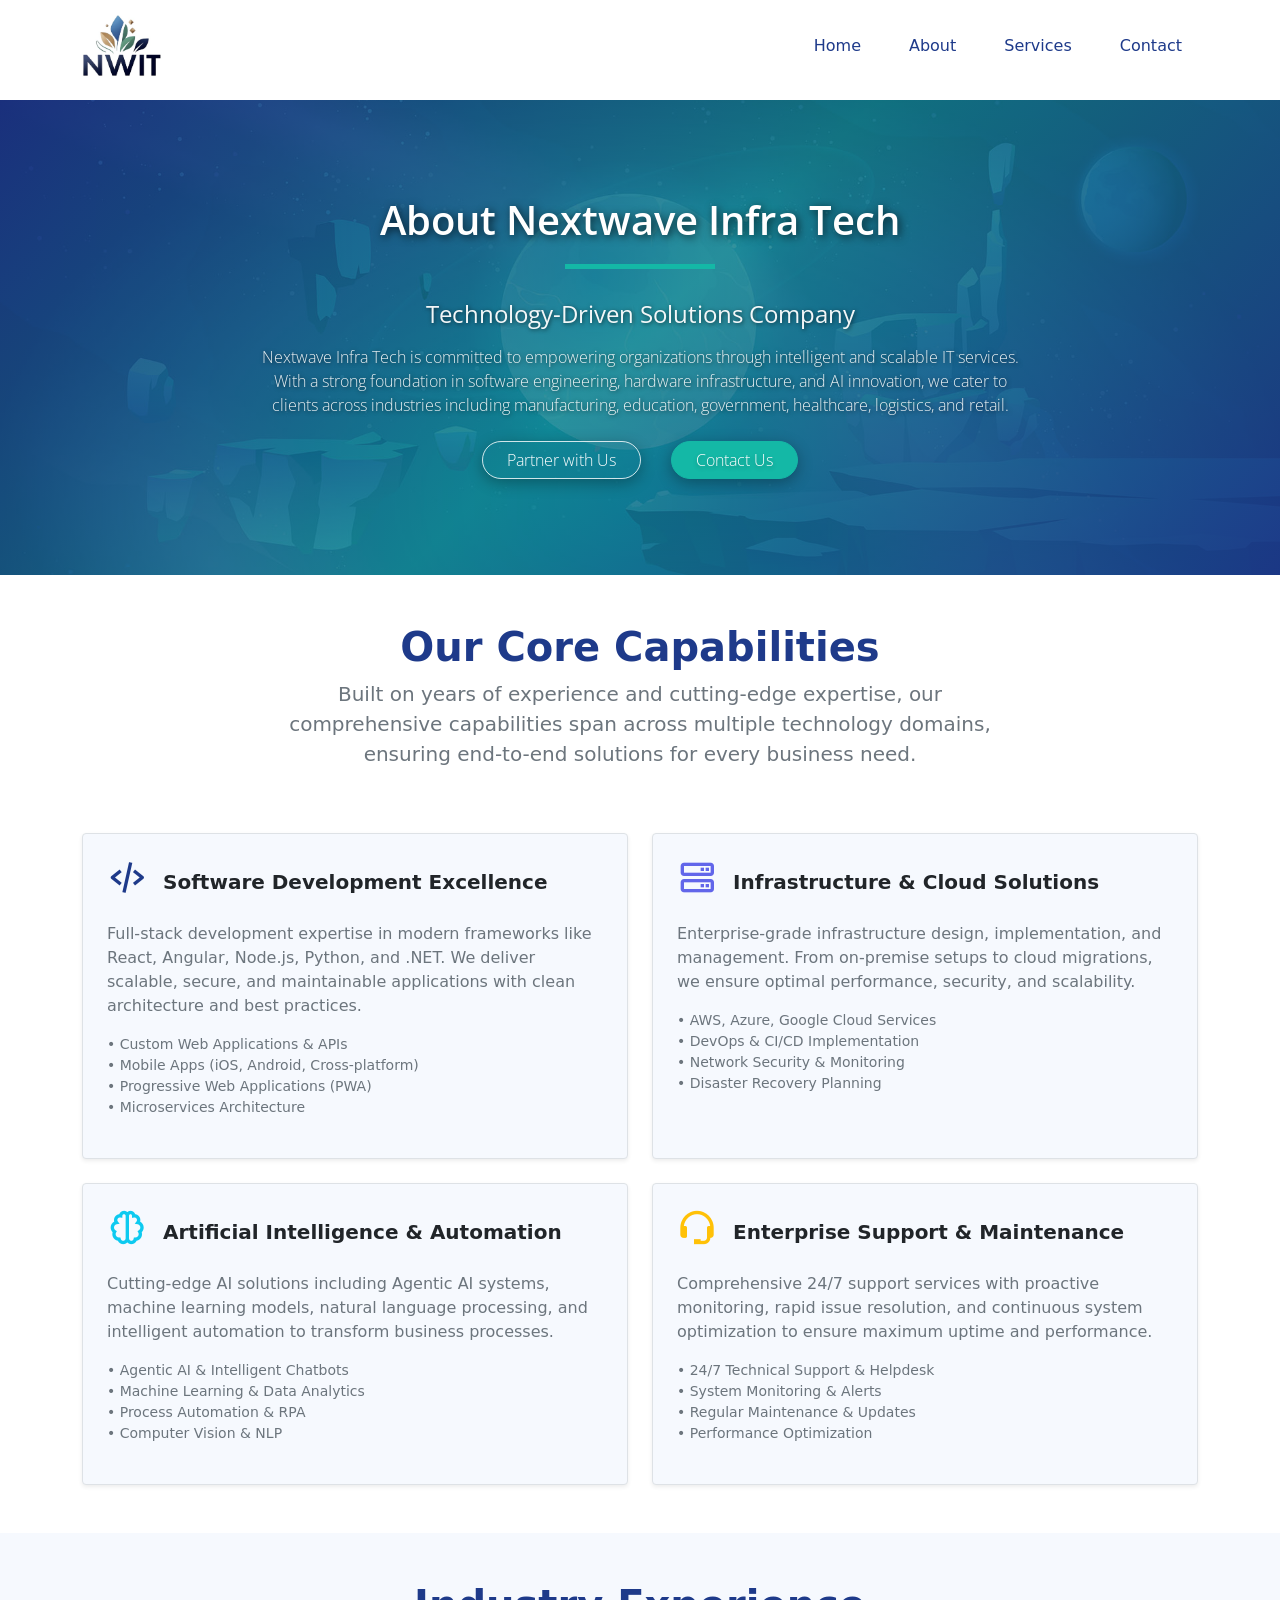
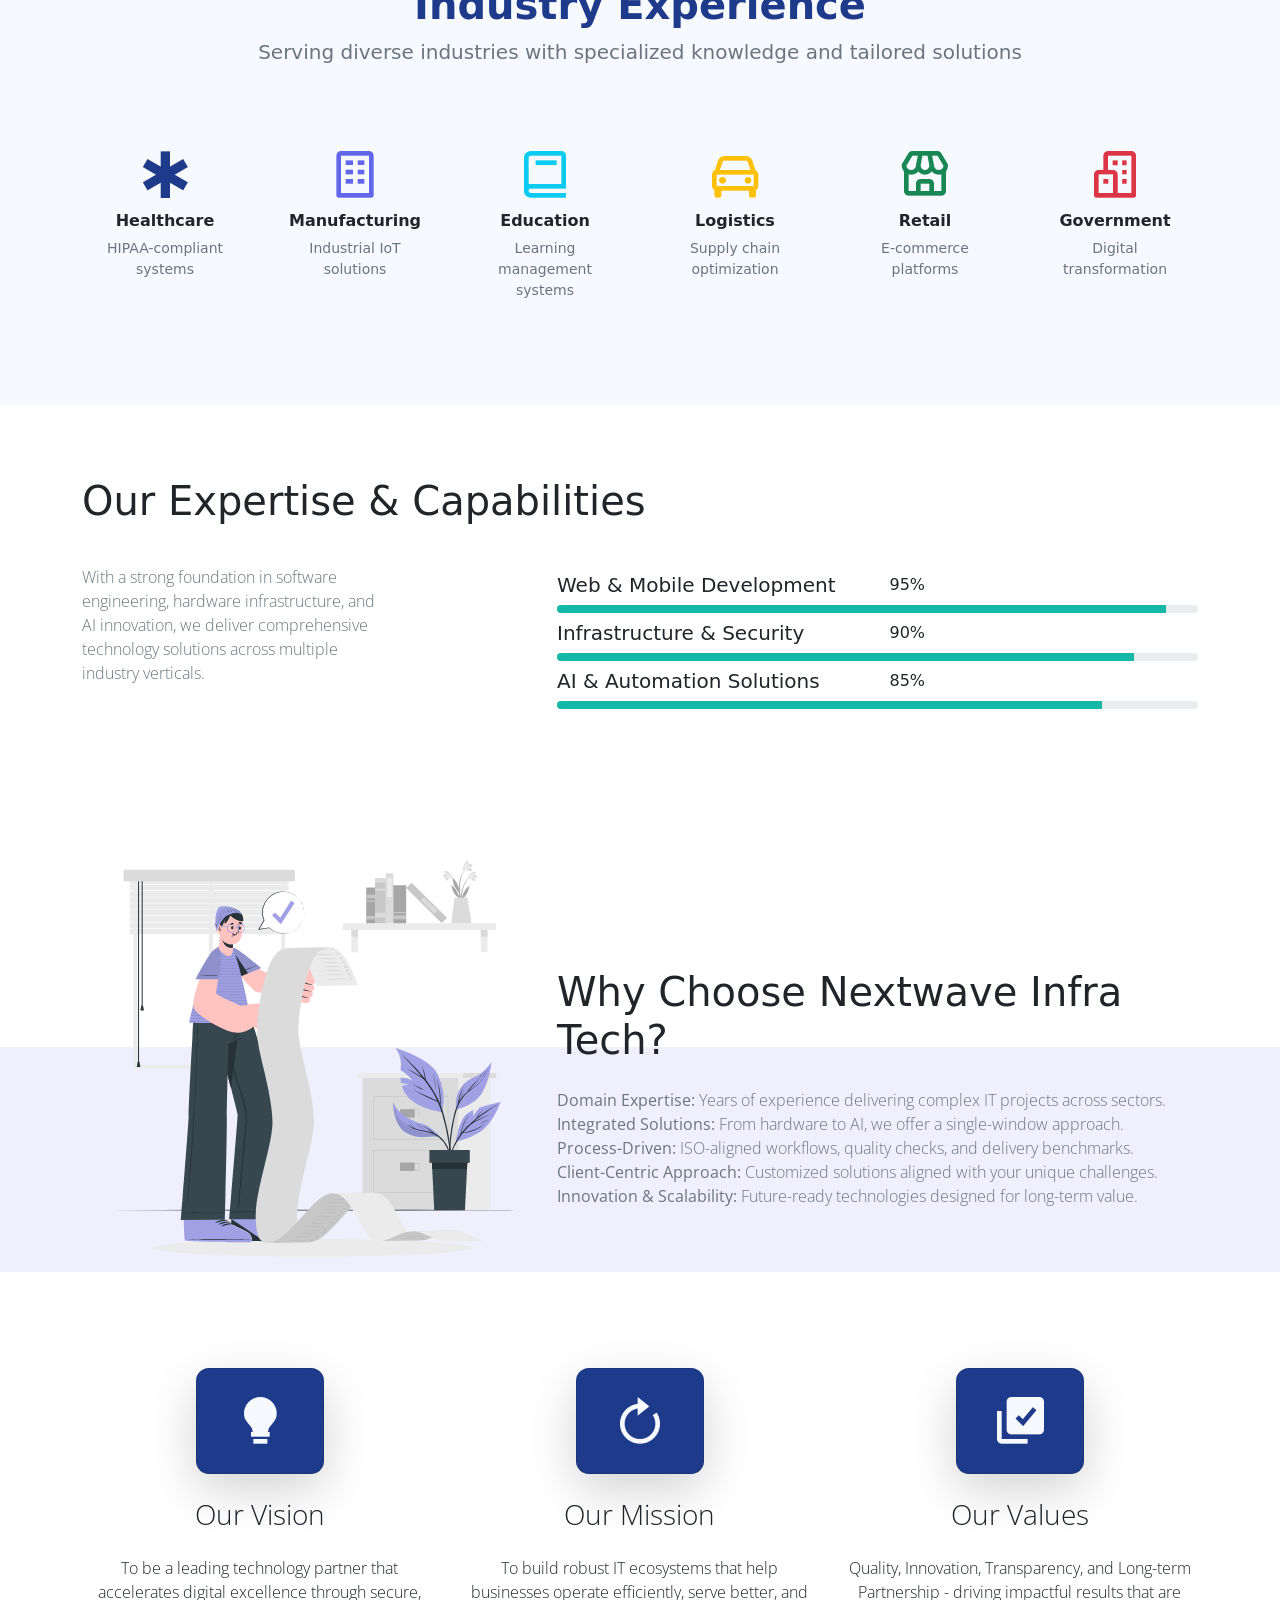
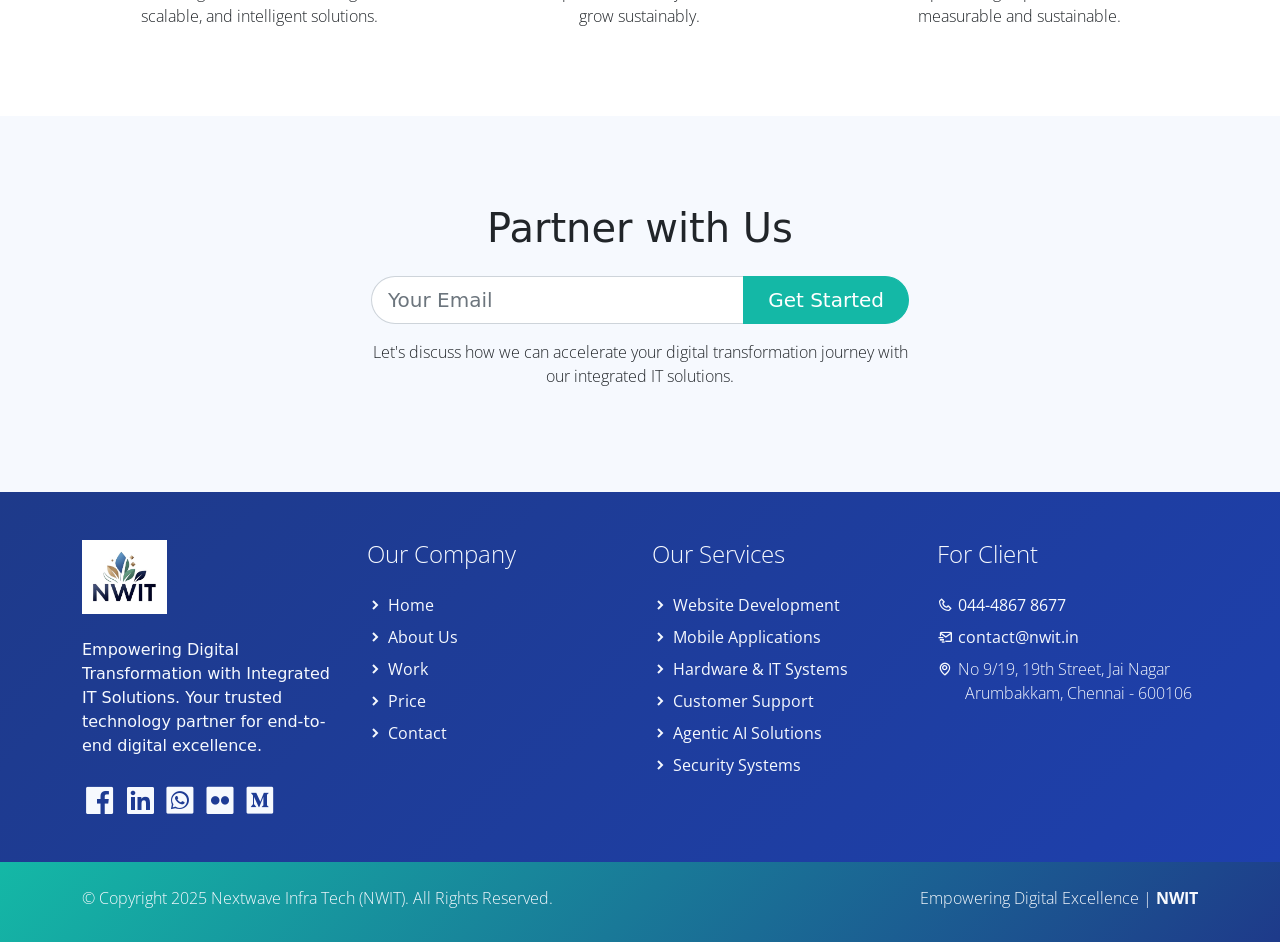
==== about.html @ 3e2494a6 "Add files via upload" ====
<!DOCTYPE html>
<html lang="en">

<head>
    <title>Nextwave Infra Tech - About Us | Who We Are</title>
    <meta charset="utf-8">
    <meta name="viewport" content="width=device-width, initial-scale=1">
    <link rel="apple-touch-icon" href="assets/img/apple-icon.png">
    <link rel="shortcut icon" type="image/x-icon" href="assets/img/favicon.ico">
    <!-- Load Require CSS -->
    <link href="assets/css/bootstrap.min.css" rel="stylesheet">
    <!-- Font CSS -->
    <link href="assets/css/boxicon.min.css" rel="stylesheet">
    <link href="https://fonts.googleapis.com/css2?family=Open+Sans:wght@300;400;600&display=swap" rel="stylesheet">
    <!-- Load Tempalte CSS -->
    <link rel="stylesheet" href="assets/css/nwit-main.css">
    <!-- Custom CSS -->
    <link rel="stylesheet" href="assets/css/custom.css">
<!--
    
Nextwave Infra Tech (NWIT) Website
Smart Information, Seamless Technology

-->
</head>

<body>
    <!-- Header -->
    <nav id="main_nav" class="navbar navbar-expand-lg navbar-light bg-white shadow">
        <div class="container d-flex justify-content-between align-items-center">
            <a class="navbar-brand h1" href="index.html">
                <img src="./assets/img/nwit-logo1.png" alt="NWIT Logo" style="width: 80px; margin-right: 10px;">
            </a>
            <button class="navbar-toggler border-0" type="button" data-bs-toggle="collapse" data-bs-target="#navbar-toggler-success" aria-controls="navbarSupportedContent" aria-expanded="false" aria-label="Toggle navigation">
                <span class="navbar-toggler-icon"></span>
            </button>

            <div class="align-self-center collapse navbar-collapse flex-fill  d-lg-flex justify-content-lg-between" id="navbar-toggler-success">
                <div class="flex-fill mb-2">
                    <ul class="nav navbar-nav d-flex justify-content-end text-center text-dark">
                        <li class="nav-item me-3">
                            <a class="nav-link btn-outline-primary rounded-pill px-3" href="index.html">Home</a>
                        </li>
                        <li class="nav-item me-3">
                            <a class="nav-link btn-outline-primary rounded-pill px-3" href="about.html">About</a>
                        </li>
                        <li class="nav-item me-3">
                            <a class="nav-link btn-outline-primary rounded-pill px-3" href="work.html">Services</a>
                        </li>
                        <li class="nav-item">
                            <a class="nav-link btn-outline-primary rounded-pill px-3" href="contact.html">Contact</a>
                        </li>
                    </ul>
                </div>
            </div>
        </div>
    </nav>
    <!-- Close Header -->


    <!-- Start Banner Hero -->
    <div id="about_banner" class="banner-wrapper bg-light w-100 py-5">
        <div class="banner-vertical-center-work container text-light d-flex justify-content-center align-items-center py-5 p-0">
            <div class="banner-content col-lg-8 col-12 m-lg-auto text-center">
                <h1 class="banner-heading h2 display-3 pb-5 semi-bold-600 typo-space-line-center">About Nextwave Infra Tech</h1>
                <h3 class="h4 pb-2 regular-400">Technology-Driven Solutions Company</h3>
                <p class="banner-body pb-2 light-300">
                    Nextwave Infra Tech is committed to empowering organizations through intelligent and scalable IT services. With a strong foundation in software engineering, hardware infrastructure, and AI innovation, we cater to clients across industries including manufacturing, education, government, healthcare, logistics, and retail.
                </p>
                <a href="contact.html" class="btn rounded-pill btn-outline-light px-4 me-4 light-300">Partner with Us</a>
                <a href="contact.html" class="btn rounded-pill btn-secondary text-light px-4 light-300">Contact Us</a>
            </div>
        </div>
    </div>
    <!-- End Banner Hero -->


    <!-- Start Core Capabilities -->
    <section class="container py-5">
        <div class="row">
            <div class="col-12 text-center mb-5">
                <h2 class="h2 text-primary fw-bold">Our Core Capabilities</h2>
                <p class="lead text-muted col-lg-8 mx-auto">
                    Built on years of experience and cutting-edge expertise, our comprehensive capabilities span across multiple technology domains, ensuring end-to-end solutions for every business need.
                </p>
            </div>
        </div>

        <div class="row gy-4">
            <div class="col-lg-6 col-md-6">
                <div class="capability-card h-100 p-4 border rounded shadow-sm bg-light">
                    <div class="d-flex align-items-center mb-3">
                        <i class='bx bx-code-alt h2 text-primary me-3'></i>
                        <h4 class="h5 mb-0 fw-bold">Software Development Excellence</h4>
                    </div>
                    <p class="text-muted">
                        Full-stack development expertise in modern frameworks like React, Angular, Node.js, Python, and .NET. 
                        We deliver scalable, secure, and maintainable applications with clean architecture and best practices.
                    </p>
                    <ul class="list-unstyled small text-muted">
                        <li>• Custom Web Applications & APIs</li>
                        <li>• Mobile Apps (iOS, Android, Cross-platform)</li>
                        <li>• Progressive Web Applications (PWA)</li>
                        <li>• Microservices Architecture</li>
                    </ul>
                </div>
            </div>

            <div class="col-lg-6 col-md-6">
                <div class="capability-card h-100 p-4 border rounded shadow-sm bg-light">
                    <div class="d-flex align-items-center mb-3">
                        <i class='bx bx-server h2 text-secondary me-3'></i>
                        <h4 class="h5 mb-0 fw-bold">Infrastructure & Cloud Solutions</h4>
                    </div>
                    <p class="text-muted">
                        Enterprise-grade infrastructure design, implementation, and management. From on-premise setups to 
                        cloud migrations, we ensure optimal performance, security, and scalability.
                    </p>
                    <ul class="list-unstyled small text-muted">
                        <li>• AWS, Azure, Google Cloud Services</li>
                        <li>• DevOps & CI/CD Implementation</li>
                        <li>• Network Security & Monitoring</li>
                        <li>• Disaster Recovery Planning</li>
                    </ul>
                </div>
            </div>

            <div class="col-lg-6 col-md-6">
                <div class="capability-card h-100 p-4 border rounded shadow-sm bg-light">
                    <div class="d-flex align-items-center mb-3">
                        <i class='bx bx-brain h2 text-info me-3'></i>
                        <h4 class="h5 mb-0 fw-bold">Artificial Intelligence & Automation</h4>
                    </div>
                    <p class="text-muted">
                        Cutting-edge AI solutions including Agentic AI systems, machine learning models, natural language 
                        processing, and intelligent automation to transform business processes.
                    </p>
                    <ul class="list-unstyled small text-muted">
                        <li>• Agentic AI & Intelligent Chatbots</li>
                        <li>• Machine Learning & Data Analytics</li>
                        <li>• Process Automation & RPA</li>
                        <li>• Computer Vision & NLP</li>
                    </ul>
                </div>
            </div>

            <div class="col-lg-6 col-md-6">
                <div class="capability-card h-100 p-4 border rounded shadow-sm bg-light">
                    <div class="d-flex align-items-center mb-3">
                        <i class='bx bx-support h2 text-warning me-3'></i>
                        <h4 class="h5 mb-0 fw-bold">Enterprise Support & Maintenance</h4>
                    </div>
                    <p class="text-muted">
                        Comprehensive 24/7 support services with proactive monitoring, rapid issue resolution, and 
                        continuous system optimization to ensure maximum uptime and performance.
                    </p>
                    <ul class="list-unstyled small text-muted">
                        <li>• 24/7 Technical Support & Helpdesk</li>
                        <li>• System Monitoring & Alerts</li>
                        <li>• Regular Maintenance & Updates</li>
                        <li>• Performance Optimization</li>
                    </ul>
                </div>
            </div>
        </div>
    </section>
    <!-- End Core Capabilities -->

    <!-- Start Industry Experience -->
    <section class="bg-light py-5">
        <div class="container">
            <div class="row">
                <div class="col-12 text-center mb-5">
                    <h2 class="h2 text-primary fw-bold">Industry Experience</h2>
                    <p class="lead text-muted">
                        Serving diverse industries with specialized knowledge and tailored solutions
                    </p>
                </div>
            </div>
            
            <div class="row text-center">
                <div class="col-lg-2 col-md-4 col-6 mb-4">
                    <div class="industry-item p-3">
                        <i class='bx bx-health display-4 text-primary mb-2'></i>
                        <h6 class="fw-bold">Healthcare</h6>
                        <p class="small text-muted">HIPAA-compliant systems</p>
                    </div>
                </div>
                <div class="col-lg-2 col-md-4 col-6 mb-4">
                    <div class="industry-item p-3">
                        <i class='bx bx-building display-4 text-secondary mb-2'></i>
                        <h6 class="fw-bold">Manufacturing</h6>
                        <p class="small text-muted">Industrial IoT solutions</p>
                    </div>
                </div>
                <div class="col-lg-2 col-md-4 col-6 mb-4">
                    <div class="industry-item p-3">
                        <i class='bx bx-book display-4 text-info mb-2'></i>
                        <h6 class="fw-bold">Education</h6>
                        <p class="small text-muted">Learning management systems</p>
                    </div>
                </div>
                <div class="col-lg-2 col-md-4 col-6 mb-4">
                    <div class="industry-item p-3">
                        <i class='bx bx-car display-4 text-warning mb-2'></i>
                        <h6 class="fw-bold">Logistics</h6>
                        <p class="small text-muted">Supply chain optimization</p>
                    </div>
                </div>
                <div class="col-lg-2 col-md-4 col-6 mb-4">
                    <div class="industry-item p-3">
                        <i class='bx bx-store display-4 text-success mb-2'></i>
                        <h6 class="fw-bold">Retail</h6>
                        <p class="small text-muted">E-commerce platforms</p>
                    </div>
                </div>
                <div class="col-lg-2 col-md-4 col-6 mb-4">
                    <div class="industry-item p-3">
                        <i class='bx bx-buildings display-4 text-danger mb-2'></i>
                        <h6 class="fw-bold">Government</h6>
                        <p class="small text-muted">Digital transformation</p>
                    </div>
                </div>
            </div>
        </div>
    </section>
    <!-- End Industry Experience -->

    <!-- Start Progress -->
    <section class="bg-white py-5">
        <div class="container my-4">

            <h1 class="creative-heading h2 pb-3">Our Expertise & Capabilities</h1>

            <div class="creative-content row py-3">
                <div class="col-md-5">
                    <p class="text-muted col-lg-8 light-300">With a strong foundation in software engineering, hardware infrastructure, and AI innovation, we deliver comprehensive technology solutions across multiple industry verticals.
                    </p>
                </div>
                <div class="creative-progress col-md-7">

                    <div class="row mt-4 mt-sm-2">
                        <div class="col-6">
                            <h4 class="h5">Web & Mobile Development</h4>
                        </div>
                        <div class="col-6 text-right">95%</div>
                    </div>
                    <div class="progress">
                        <div class="progress-bar" role="progressbar" style="width: 95%" aria-valuenow="95" aria-valuemin="0" aria-valuemax="100"></div>
                    </div>

                    <div class="row mt-4 mt-sm-2">
                        <div class="col-6">
                            <h4 class="h5">Infrastructure & Security</h4>
                        </div>
                        <div class="col-6 text-right">90%</div>
                    </div>
                    <div class="progress">
                        <div class="progress-bar" role="progressbar" style="width: 90%" aria-valuenow="90" aria-valuemin="0" aria-valuemax="100"></div>
                    </div>


                    <div class="row mt-4 mt-sm-2">
                        <div class="col-6">
                            <h4 class="h5">AI & Automation Solutions</h4>
                        </div>
                        <div class="col-6 text-right">85%</div>
                    </div>
                    <div class="progress">
                        <div class="progress-bar" role="progressbar" style="width: 85%" aria-valuenow="85" aria-valuemin="0" aria-valuemax="100"></div>
                    </div>

                </div>
            </div>
        </div>
    </section>
    <!-- End Progress -->

    <!-- Start Choice -->
    <section class="why-us banner-bg bg-light">
        <div class="container my-4">
            <div class="row">
                <div class="banner-img col-lg-5">
                    <img src="./assets/img/work.svg" class="rounded img-fluid" alt="">
                </div>
                <div class="banner-content col-lg-7 align-self-end">
                    <h2 class="h2 pb-3">Why Choose Nextwave Infra Tech?</h2>
                    <p class="text-muted pb-5 light-300">
                    <strong>Domain Expertise:</strong> Years of experience delivering complex IT projects across sectors.<br>
                    <strong>Integrated Solutions:</strong> From hardware to AI, we offer a single-window approach.<br>
                    <strong>Process-Driven:</strong> ISO-aligned workflows, quality checks, and delivery benchmarks.<br>
                    <strong>Client-Centric Approach:</strong> Customized solutions aligned with your unique challenges.<br>
                    <strong>Innovation & Scalability:</strong> Future-ready technologies designed for long-term value.</p>
                </div>
            </div>
        </div>
    </section>
    <!-- End Choice -->

    <!-- Start Aim -->
    <section class="banner-bg bg-white py-5">
        <div class="container my-4">
            <div class="row text-center">

                <div class="objective col-lg-4">
                    <div class="objective-icon card m-auto py-4 mb-2 mb-sm-4 bg-secondary shadow-lg">
                        <i class="display-4 bx bxs-bulb text-light"></i>
                    </div>
                    <h2 class="objective-heading h3 mb-2 mb-sm-4 light-300">Our Vision</h2>
                    <p class="light-300">
                        To be a leading technology partner that accelerates digital excellence through secure, scalable, and intelligent solutions.
                    </p>
                </div>

                <div class="objective col-lg-4 mt-sm-0 mt-4">
                    <div class="objective-icon card m-auto py-4 mb-2 mb-sm-4 bg-secondary shadow-lg">
                        <i class='display-4 bx bx-revision text-light'></i>
                    </div>
                    <h2 class="objective-heading h3 mb-2 mb-sm-4 light-300">Our Mission</h2>
                    <p class="light-300">
                        To build robust IT ecosystems that help businesses operate efficiently, serve better, and grow sustainably.
                    </p>
                </div>

                <div class="objective col-lg-4 mt-sm-0 mt-4">
                    <div class="objective-icon card m-auto py-4 mb-2 mb-sm-4 bg-secondary shadow-lg">
                        <i class="display-4 bx bxs-select-multiple text-light"></i>
                    </div>
                    <h2 class="objective-heading h3 mb-2 mb-sm-4 light-300">Our Values</h2>
                    <p class="light-300">
                        Quality, Innovation, Transparency, and Long-term Partnership - driving impactful results that are measurable and sustainable.
                    </p>
                </div>

            </div>
        </div>
    </section>
    <!-- End Aim -->

    <!-- Start Contact -->
    <section class="banner-bg bg-light py-5">
        <div class="container">
            <div class="row">
                <div class="col-lg-6 mx-auto my-4 p-3">
                    <form action="#" method="get"><h1 class="h2 text-center">Partner with Us</h1>
                    <div class="input-group py-3">
                    
                        <input name="email" type="text" class="form-control form-control-lg rounded-pill rounded-end" id="email" placeholder="Your Email" aria-label="Your Email">
                        <button class="btn btn-secondary text-white btn-lg rounded-pill rounded-start px-lg-4" type="submit">Get Started</button>
                    </div>
                    <p class="text-center light-300">Let's discuss how we can accelerate your digital transformation journey with our integrated IT solutions.</p>
                    </form>
                </div>
            </div>
        </div>
    </section>
    <!-- End Contact -->


    <!-- Start Footer -->
    <footer class="bg-secondary pt-4">
        <div class="container">
            <div class="row py-4">

                <div class="col-lg-3 col-12 align-left">
                    <a class="navbar-brand" href="index.html">
                        <img src="./assets/img/nwit-logo1.png" alt="NWIT Logo" style="width: 85px; padding: 10px;background:#fff;">
                    </a>
                    <p class="text-light my-lg-4 my-2">
                        Empowering Digital Transformation with Integrated IT Solutions.
                        Your trusted technology partner for end-to-end digital excellence.
                    </p>
                    <ul class="list-inline footer-icons light-300">
                        <li class="list-inline-item m-0">
                            <a class="text-light" target="_blank" href="http://facebook.com/">
                                <i class='bx bxl-facebook-square bx-md'></i>
                            </a>
                        </li>
                        <li class="list-inline-item m-0">
                            <a class="text-light" target="_blank" href="https://www.linkedin.com/">
                                <i class='bx bxl-linkedin-square bx-md'></i>
                            </a>
                        </li>
                        <li class="list-inline-item m-0">
                            <a class="text-light" target="_blank" href="https://www.whatsapp.com/">
                                <i class='bx bxl-whatsapp-square bx-md'></i>
                            </a>
                        </li>
                        <li class="list-inline-item m-0">
                            <a class="text-light" target="_blank" href="https://www.flickr.com/">
                                <i class='bx bxl-flickr-square bx-md'></i>
                            </a>
                        </li>
                        <li class="list-inline-item m-0">
                            <a class="text-light" target="_blank" href="https://www.medium.com/">
                                <i class='bx bxl-medium-square bx-md' ></i>
                            </a>
                        </li>
                    </ul>
                </div>

                <div class="col-lg-3 col-md-4 my-sm-0 mt-4">
                    <h3 class="h4 pb-lg-3 text-light light-300">Our Company</h2>
                        <ul class="list-unstyled text-light light-300">
                            <li class="pb-2">
                                <i class='bx-fw bx bxs-chevron-right bx-xs'></i><a class="text-decoration-none text-light" href="index.html">Home</a>
                            </li>
                            <li class="pb-2">
                                <i class='bx-fw bx bxs-chevron-right bx-xs'></i><a class="text-decoration-none text-light py-1" href="about.html">About Us</a>
                            </li>
                            <li class="pb-2">
                                <i class='bx-fw bx bxs-chevron-right bx-xs'></i><a class="text-decoration-none text-light py-1" href="work.html">Work</a>
                            </li>
                            <li class="pb-2">
                                <i class='bx-fw bx bxs-chevron-right bx-xs'></i></i><a class="text-decoration-none text-light py-1" href="pricing.html">Price</a>
                            </li>
                            <li class="pb-2">
                                <i class='bx-fw bx bxs-chevron-right bx-xs'></i><a class="text-decoration-none text-light py-1" href="contact.html">Contact</a>
                            </li>
                        </ul>
                </div>

                <div class="col-lg-3 col-md-4 my-sm-0 mt-4">
                    <h2 class="h4 pb-lg-3 text-light light-300">Our Services</h2>
                    <ul class="list-unstyled text-light light-300">
                        <li class="pb-2">
                            <i class='bx-fw bx bxs-chevron-right bx-xs'></i><a class="text-decoration-none text-light py-1" href="#">Website Development</a>
                        </li>
                        <li class="pb-2">
                            <i class='bx-fw bx bxs-chevron-right bx-xs'></i><a class="text-decoration-none text-light py-1" href="#">Mobile Applications</a>
                        </li>
                        <li class="pb-2">
                            <i class='bx-fw bx bxs-chevron-right bx-xs'></i><a class="text-decoration-none text-light py-1" href="#">Hardware & IT Systems</a>
                        </li>
                        <li class="pb-2">
                            <i class='bx-fw bx bxs-chevron-right bx-xs'></i><a class="text-decoration-none text-light py-1" href="#">Customer Support</a>
                        </li>
                        <li class="pb-2">
                            <i class='bx-fw bx bxs-chevron-right bx-xs'></i><a class="text-decoration-none text-light py-1" href="#">Agentic AI Solutions</a>
                        </li>
                        <li class="pb-2">
                            <i class='bx-fw bx bxs-chevron-right bx-xs'></i><a class="text-decoration-none text-light py-1" href="#">Security Systems</a>
                        </li>
                    </ul>
                </div>

                <div class="col-lg-3 col-md-4 my-sm-0 mt-4">
                    <h2 class="h4 pb-lg-3 text-light light-300">For Client</h2>
                    <ul class="list-unstyled text-light light-300">
                        <li class="pb-2">
                            <i class='bx-fw bx bx-phone bx-xs'></i><a class="text-decoration-none text-light py-1" href="tel:044-48678677">044-4867 8677</a>
                        </li>
                        <li class="pb-2">
                            <i class='bx-fw bx bx-mail-send bx-xs'></i><a class="text-decoration-none text-light py-1" href="mailto:contact@nwit.in">contact@nwit.in</a>
                        </li>
                        <li class="pb-2">
                            <i class='bx-fw bx bx-map bx-xs'></i><span class="text-light py-1">No 9/19, 19th Street, Jai Nagar<br>&nbsp;&nbsp;&nbsp;&nbsp;&nbsp;&nbsp;&nbsp;Arumbakkam, Chennai - 600106</span>
                        </li>
                    </ul>
                </div>

            </div>
        </div>

        <div class="w-100 bg-primary py-3">
            <div class="container">
                <div class="row pt-2">
                    <div class="col-lg-6 col-sm-12">
                        <p class="text-lg-start text-center text-light light-300">
                            © Copyright 2025 Nextwave Infra Tech (NWIT). All Rights Reserved.
                        </p>
                    </div>
                    <div class="col-lg-6 col-sm-12">
                        <p class="text-lg-end text-center text-light light-300">
                            Empowering Digital Excellence | <a class="text-decoration-none text-light" href="#"><strong>NWIT</strong></a>
                        </p>
                    </div>
                </div>
            </div>
        </div>

    </footer>
    <!-- End Footer -->


    <!-- Bootstrap -->
    <script src="assets/js/bootstrap.bundle.min.js"></script>
    <!-- NWIT Scripts -->
    <script src="assets/js/nwit-scripts.js"></script>
    <!-- Custom -->
    <script src="assets/js/custom.js"></script>

</body>

</html>
---- assets/css/boxicon.min.css ----
@font-face{font-family:'boxicons';font-weight:normal;font-style:normal;src:url('../fonts/boxicons.eot');src:url('../fonts/boxicons.eot') format('embedded-opentype'),url('../fonts/boxicons.woff2') format('woff2'),url('../fonts/boxicons.woff') format('woff'),url('../fonts/boxicons.ttf') format('truetype'),url('../fonts/boxicons.svg?#boxicons') format('svg')}.bx{font-family:'boxicons'!important;font-weight:normal;font-style:normal;font-variant:normal;line-height:1;display:inline-block;text-transform:none;speak:none;-webkit-font-smoothing:antialiased;-moz-osx-font-smoothing:grayscale}.bx-ul{margin-left:2em;padding-left:0;list-style:none}.bx-ul>li{position:relative}.bx-ul .bx{font-size:inherit;line-height:inherit;position:absolute;left:-2em;width:2em;text-align:center}@-webkit-keyframes spin{0%{-webkit-transform:rotate(0);transform:rotate(0)}100%{-webkit-transform:rotate(359deg);transform:rotate(359deg)}}@keyframes spin{0%{-webkit-transform:rotate(0);transform:rotate(0)}100%{-webkit-transform:rotate(359deg);transform:rotate(359deg)}}@-webkit-keyframes burst{0%{-webkit-transform:scale(1);transform:scale(1);opacity:1}90%{-webkit-transform:scale(1.5);transform:scale(1.5);opacity:0}}@keyframes burst{0%{-webkit-transform:scale(1);transform:scale(1);opacity:1}90%{-webkit-transform:scale(1.5);transform:scale(1.5);opacity:0}}@-webkit-keyframes flashing{0%{opacity:1}45%{opacity:0}90%{opacity:1}}@keyframes flashing{0%{opacity:1}45%{opacity:0}90%{opacity:1}}@-webkit-keyframes fade-left{0%{-webkit-transform:translateX(0);transform:translateX(0);opacity:1}75%{-webkit-transform:translateX(-20px);transform:translateX(-20px);opacity:0}}@keyframes fade-left{0%{-webkit-transform:translateX(0);transform:translateX(0);opacity:1}75%{-webkit-transform:translateX(-20px);transform:translateX(-20px);opacity:0}}@-webkit-keyframes fade-right{0%{-webkit-transform:translateX(0);transform:translateX(0);opacity:1}75%{-webkit-transform:translateX(20px);transform:translateX(20px);opacity:0}}@keyframes fade-right{0%{-webkit-transform:translateX(0);transform:translateX(0);opacity:1}75%{-webkit-transform:translateX(20px);transform:translateX(20px);opacity:0}}@-webkit-keyframes fade-up{0%{-webkit-transform:translateY(0);transform:translateY(0);opacity:1}75%{-webkit-transform:translateY(-20px);transform:translateY(-20px);opacity:0}}@keyframes fade-up{0%{-webkit-transform:translateY(0);transform:translateY(0);opacity:1}75%{-webkit-transform:translateY(-20px);transform:translateY(-20px);opacity:0}}@-webkit-keyframes fade-down{0%{-webkit-transform:translateY(0);transform:translateY(0);opacity:1}75%{-webkit-transform:translateY(20px);transform:translateY(20px);opacity:0}}@keyframes fade-down{0%{-webkit-transform:translateY(0);transform:translateY(0);opacity:1}75%{-webkit-transform:translateY(20px);transform:translateY(20px);opacity:0}}@-webkit-keyframes tada{from{-webkit-transform:scale3d(1,1,1);transform:scale3d(1,1,1)}10%,20%{-webkit-transform:scale3d(.95,.95,.95) rotate3d(0,0,1,-10deg);transform:scale3d(.95,.95,.95) rotate3d(0,0,1,-10deg)}30%,50%,70%,90%{-webkit-transform:scale3d(1,1,1) rotate3d(0,0,1,10deg);transform:scale3d(1,1,1) rotate3d(0,0,1,10deg)}40%,60%,80%{-webkit-transform:scale3d(1,1,1) rotate3d(0,0,1,-10deg);transform:scale3d(1,1,1) rotate3d(0,0,1,-10deg)}to{-webkit-transform:scale3d(1,1,1);transform:scale3d(1,1,1)}}@keyframes tada{from{-webkit-transform:scale3d(1,1,1);transform:scale3d(1,1,1)}10%,20%{-webkit-transform:scale3d(.95,.95,.95) rotate3d(0,0,1,-10deg);transform:scale3d(.95,.95,.95) rotate3d(0,0,1,-10deg)}30%,50%,70%,90%{-webkit-transform:scale3d(1,1,1) rotate3d(0,0,1,10deg);transform:scale3d(1,1,1) rotate3d(0,0,1,10deg)}40%,60%,80%{-webkit-transform:rotate3d(0,0,1,-10deg);transform:rotate3d(0,0,1,-10deg)}to{-webkit-transform:scale3d(1,1,1);transform:scale3d(1,1,1)}}.bx-spin{-webkit-animation:spin 2s linear infinite;animation:spin 2s linear infinite}.bx-spin-hover:hover{-webkit-animation:spin 2s linear infinite;animation:spin 2s linear infinite}.bx-tada{-webkit-animation:tada 1.5s ease infinite;animation:tada 1.5s ease infinite}.bx-tada-hover:hover{-webkit-animation:tada 1.5s ease infinite;animation:tada 1.5s ease infinite}.bx-flashing{-webkit-animation:flashing 1.5s infinite linear;animation:flashing 1.5s infinite linear}.bx-flashing-hover:hover{-webkit-animation:flashing 1.5s infinite linear;animation:flashing 1.5s infinite linear}.bx-burst{-webkit-animation:burst 1.5s infinite linear;animation:burst 1.5s infinite linear}.bx-burst-hover:hover{-webkit-animation:burst 1.5s infinite linear;animation:burst 1.5s infinite linear}.bx-fade-up{-webkit-animation:fade-up 1.5s infinite linear;animation:fade-up 1.5s infinite linear}.bx-fade-up-hover:hover{-webkit-animation:fade-up 1.5s infinite linear;animation:fade-up 1.5s infinite linear}.bx-fade-down{-webkit-animation:fade-down 1.5s infinite linear;animation:fade-down 1.5s infinite linear}.bx-fade-down-hover:hover{-webkit-animation:fade-down 1.5s infinite linear;animation:fade-down 1.5s infinite linear}.bx-fade-left{-webkit-animation:fade-left 1.5s infinite linear;animation:fade-left 1.5s infinite linear}.bx-fade-left-hover:hover{-webkit-animation:fade-left 1.5s infinite linear;animation:fade-left 1.5s infinite linear}.bx-fade-right{-webkit-animation:fade-right 1.5s infinite linear;animation:fade-right 1.5s infinite linear}.bx-fade-right-hover:hover{-webkit-animation:fade-right 1.5s infinite linear;animation:fade-right 1.5s infinite linear}.bx-xs{font-size:1rem!important}.bx-sm{font-size:1.55rem!important}.bx-md{font-size:2.25rem!important}.bx-fw{font-size:1.2857142857em;line-height:.8em;width:1.2857142857em;height:.8em;margin-top:-.2em!important;vertical-align:middle}.bx-lg{font-size:3.0!important}.bx-pull-left{float:left;margin-right:.3em!important}.bx-pull-right{float:right;margin-left:.3em!important}.bx-rotate-90{transform:rotate(90deg);-ms-filter:'progid:DXImageTransform.Microsoft.BasicImage(rotation=1)'}.bx-rotate-180{transform:rotate(180deg);-ms-filter:'progid:DXImageTransform.Microsoft.BasicImage(rotation=2)'}.bx-rotate-270{transform:rotate(270deg);-ms-filter:'progid:DXImageTransform.Microsoft.BasicImage(rotation=3)'}.bx-flip-horizontal{transform:scaleX(-1);-ms-filter:'progid:DXImageTransform.Microsoft.BasicImage(rotation=0,mirror=1)'}.bx-flip-vertical{transform:scaleY(-1);-ms-filter:'progid:DXImageTransform.Microsoft.BasicImage(rotation=2,mirror=1)'}.bx-border{padding:.25em;border:.07em solid rgba(0,0,0,.1);border-radius:.25em}.bx-border-circle{padding:.25em;border:.07em solid rgba(0,0,0,.1);border-radius:50%}.bx-abacus:before{content:"\e900"}.bx-accessibility:before{content:"\e901"}.bx-add-to-queue:before{content:"\e902"}.bx-adjust:before{content:"\e903"}.bx-alarm:before{content:"\e904"}.bx-alarm-add:before{content:"\e905"}.bx-alarm-exclamation:before{content:"\e906"}.bx-alarm-off:before{content:"\e907"}.bx-alarm-snooze:before{content:"\e908"}.bx-album:before{content:"\e909"}.bx-align-justify:before{content:"\e90a"}.bx-align-left:before{content:"\e90b"}.bx-align-middle:before{content:"\e90c"}.bx-align-right:before{content:"\e90d"}.bx-analyse:before{content:"\e90e"}.bx-anchor:before{content:"\e90f"}.bx-angry:before{content:"\e910"}.bx-aperture:before{content:"\e911"}.bx-arch:before{content:"\e912"}.bx-archive:before{content:"\e913"}.bx-archive-in:before{content:"\e914"}.bx-archive-out:before{content:"\e915"}.bx-area:before{content:"\e916"}.bx-arrow-back:before{content:"\e917"}.bx-arrow-from-bottom:before{content:"\e918"}.bx-arrow-from-left:before{content:"\e919"}.bx-arrow-from-right:before{content:"\e91a"}.bx-arrow-from-top:before{content:"\e91b"}.bx-arrow-to-bottom:before{content:"\e91c"}.bx-arrow-to-left:before{content:"\e91d"}.bx-arrow-to-right:before{content:"\e91e"}.bx-arrow-to-top:before{content:"\e91f"}.bx-at:before{content:"\e920"}.bx-atom:before{content:"\e921"}.bx-award:before{content:"\e922"}.bx-badge:before{content:"\e923"}.bx-badge-check:before{content:"\e924"}.bx-ball:before{content:"\e925"}.bx-band-aid:before{content:"\e926"}.bx-bar-chart:before{content:"\e927"}.bx-bar-chart-alt:before{content:"\e928"}.bx-bar-chart-alt-2:before{content:"\e929"}.bx-bar-chart-square:before{content:"\e92a"}.bx-barcode:before{content:"\e92b"}.bx-barcode-reader:before{content:"\e92c"}.bx-baseball:before{content:"\e92d"}.bx-basket:before{content:"\e92e"}.bx-basketball:before{content:"\e92f"}.bx-bath:before{content:"\e930"}.bx-battery:before{content:"\e931"}.bx-bed:before{content:"\e932"}.bx-been-here:before{content:"\e933"}.bx-beer:before{content:"\e934"}.bx-bell:before{content:"\e935"}.bx-bell-minus:before{content:"\e936"}.bx-bell-off:before{content:"\e937"}.bx-bell-plus:before{content:"\e938"}.bx-bible:before{content:"\e939"}.bx-bitcoin:before{content:"\e93a"}.bx-blanket:before{content:"\e93b"}.bx-block:before{content:"\e93c"}.bx-bluetooth:before{content:"\e93d"}.bx-body:before{content:"\e93e"}.bx-bold:before{content:"\e93f"}.bx-bolt-circle:before{content:"\e940"}.bx-bomb:before{content:"\e941"}.bx-bone:before{content:"\e942"}.bx-bong:before{content:"\e943"}.bx-book:before{content:"\e944"}.bx-book-add:before{content:"\e945"}.bx-book-alt:before{content:"\e946"}.bx-book-bookmark:before{content:"\e947"}.bx-book-content:before{content:"\e948"}.bx-book-heart:before{content:"\e949"}.bx-bookmark:before{content:"\e94a"}.bx-bookmark-alt:before{content:"\e94b"}.bx-bookmark-alt-minus:before{content:"\e94c"}.bx-bookmark-alt-plus:before{content:"\e94d"}.bx-bookmark-heart:before{content:"\e94e"}.bx-bookmark-minus:before{content:"\e94f"}.bx-bookmark-plus:before{content:"\e950"}.bx-bookmarks:before{content:"\e951"}.bx-book-open:before{content:"\e952"}.bx-book-reader:before{content:"\e953"}.bx-border-all:before{content:"\e954"}.bx-border-bottom:before{content:"\e955"}.bx-border-inner:before{content:"\e956"}.bx-border-left:before{content:"\e957"}.bx-border-none:before{content:"\e958"}.bx-border-outer:before{content:"\e959"}.bx-border-radius:before{content:"\e95a"}.bx-border-right:before{content:"\e95b"}.bx-border-top:before{content:"\e95c"}.bx-bot:before{content:"\e95d"}.bx-bowling-ball:before{content:"\e95e"}.bx-box:before{content:"\e95f"}.bx-bracket:before{content:"\e960"}.bx-braille:before{content:"\e961"}.bx-brain:before{content:"\e962"}.bx-briefcase:before{content:"\e963"}.bx-briefcase-alt:before{content:"\e964"}.bx-briefcase-alt-2:before{content:"\e965"}.bx-brightness:before{content:"\e966"}.bx-brightness-half:before{content:"\e967"}.bx-broadcast:before{content:"\e968"}.bx-brush:before{content:"\e969"}.bx-brush-alt:before{content:"\e96a"}.bx-bug:before{content:"\e96b"}.bx-bug-alt:before{content:"\e96c"}.bx-building:before{content:"\e96d"}.bx-building-house:before{content:"\e96e"}.bx-buildings:before{content:"\e96f"}.bx-bulb:before{content:"\e970"}.bx-bullseye:before{content:"\e971"}.bx-buoy:before{content:"\e972"}.bx-bus:before{content:"\e973"}.bx-bus-school:before{content:"\e974"}.bx-cabinet:before{content:"\e975"}.bx-cake:before{content:"\e976"}.bx-calculator:before{content:"\e977"}.bx-calendar:before{content:"\e978"}.bx-calendar-alt:before{content:"\e979"}.bx-calendar-check:before{content:"\e97a"}.bx-calendar-edit:before{content:"\e97b"}.bx-calendar-event:before{content:"\e97c"}.bx-calendar-exclamation:before{content:"\e97d"}.bx-calendar-heart:before{content:"\e97e"}.bx-calendar-minus:before{content:"\e97f"}.bx-calendar-plus:before{content:"\e980"}.bx-calendar-star:before{content:"\e981"}.bx-calendar-week:before{content:"\e982"}.bx-calendar-x:before{content:"\e983"}.bx-camera:before{content:"\e984"}.bx-camera-home:before{content:"\e985"}.bx-camera-movie:before{content:"\e986"}.bx-camera-off:before{content:"\e987"}.bx-capsule:before{content:"\e988"}.bx-captions:before{content:"\e989"}.bx-car:before{content:"\e98a"}.bx-card:before{content:"\e98b"}.bx-caret-down:before{content:"\e98c"}.bx-caret-down-circle:before{content:"\e98d"}.bx-caret-down-square:before{content:"\e98e"}.bx-caret-left:before{content:"\e98f"}.bx-caret-left-circle:before{content:"\e990"}.bx-caret-left-square:before{content:"\e991"}.bx-caret-right:before{content:"\e992"}.bx-caret-right-circle:before{content:"\e993"}.bx-caret-right-square:before{content:"\e994"}.bx-caret-up:before{content:"\e995"}.bx-caret-up-circle:before{content:"\e996"}.bx-caret-up-square:before{content:"\e997"}.bx-carousel:before{content:"\e998"}.bx-cart:before{content:"\e999"}.bx-cart-alt:before{content:"\e99a"}.bx-cast:before{content:"\e99b"}.bx-category:before{content:"\e99c"}.bx-category-alt:before{content:"\e99d"}.bx-cctv:before{content:"\e99e"}.bx-certification:before{content:"\e99f"}.bx-chair:before{content:"\e9a0"}.bx-chalkboard:before{content:"\e9a1"}.bx-chart:before{content:"\e9a2"}.bx-chat:before{content:"\e9a3"}.bx-check:before{content:"\e9a4"}.bx-checkbox:before{content:"\e9a5"}.bx-checkbox-checked:before{content:"\e9a6"}.bx-checkbox-square:before{content:"\e9a7"}.bx-check-circle:before{content:"\e9a8"}.bx-check-double:before{content:"\e9a9"}.bx-check-shield:before{content:"\e9aa"}.bx-check-square:before{content:"\e9ab"}.bx-chevron-down:before{content:"\e9ac"}.bx-chevron-down-circle:before{content:"\e9ad"}.bx-chevron-down-square:before{content:"\e9ae"}.bx-chevron-left:before{content:"\e9af"}.bx-chevron-left-circle:before{content:"\e9b0"}.bx-chevron-left-square:before{content:"\e9b1"}.bx-chevron-right:before{content:"\e9b2"}.bx-chevron-right-circle:before{content:"\e9b3"}.bx-chevron-right-square:before{content:"\e9b4"}.bx-chevrons-down:before{content:"\e9b5"}.bx-chevrons-left:before{content:"\e9b6"}.bx-chevrons-right:before{content:"\e9b7"}.bx-chevrons-up:before{content:"\e9b8"}.bx-chevron-up:before{content:"\e9b9"}.bx-chevron-up-circle:before{content:"\e9ba"}.bx-chevron-up-square:before{content:"\e9bb"}.bx-chip:before{content:"\e9bc"}.bx-church:before{content:"\e9bd"}.bx-circle:before{content:"\e9be"}.bx-clinic:before{content:"\e9bf"}.bx-clipboard:before{content:"\e9c0"}.bx-closet:before{content:"\e9c1"}.bx-cloud:before{content:"\e9c2"}.bx-cloud-download:before{content:"\e9c3"}.bx-cloud-drizzle:before{content:"\e9c4"}.bx-cloud-lightning:before{content:"\e9c5"}.bx-cloud-light-rain:before{content:"\e9c6"}.bx-cloud-rain:before{content:"\e9c7"}.bx-cloud-snow:before{content:"\e9c8"}.bx-cloud-upload:before{content:"\e9c9"}.bx-code:before{content:"\e9ca"}.bx-code-alt:before{content:"\e9cb"}.bx-code-block:before{content:"\e9cc"}.bx-code-curly:before{content:"\e9cd"}.bx-coffee:before{content:"\e9ce"}.bx-coffee-togo:before{content:"\e9cf"}.bx-cog:before{content:"\e9d0"}.bx-coin:before{content:"\e9d1"}.bx-coin-stack:before{content:"\e9d2"}.bx-collapse:before{content:"\e9d3"}.bx-collection:before{content:"\e9d4"}.bx-color-fill:before{content:"\e9d5"}.bx-columns:before{content:"\e9d6"}.bx-command:before{content:"\e9d7"}.bx-comment:before{content:"\e9d8"}.bx-comment-add:before{content:"\e9d9"}.bx-comment-check:before{content:"\e9da"}.bx-comment-detail:before{content:"\e9db"}.bx-comment-dots:before{content:"\e9dc"}.bx-comment-edit:before{content:"\e9dd"}.bx-comment-error:before{content:"\e9de"}.bx-comment-minus:before{content:"\e9df"}.bx-comment-x:before{content:"\e9e0"}.bx-compass:before{content:"\e9e1"}.bx-confused:before{content:"\e9e2"}.bx-conversation:before{content:"\e9e3"}.bx-cookie:before{content:"\e9e4"}.bx-cool:before{content:"\e9e5"}.bx-copy:before{content:"\e9e6"}.bx-copy-alt:before{content:"\e9e7"}.bx-copyright:before{content:"\e9e8"}.bx-credit-card:before{content:"\e9e9"}.bx-credit-card-alt:before{content:"\e9ea"}.bx-credit-card-front:before{content:"\e9eb"}.bx-crop:before{content:"\e9ec"}.bx-crosshair:before{content:"\e9ed"}.bx-crown:before{content:"\e9ee"}.bx-cube:before{content:"\e9ef"}.bx-cube-alt:before{content:"\e9f0"}.bx-cuboid:before{content:"\e9f1"}.bx-current-location:before{content:"\e9f2"}.bx-customize:before{content:"\e9f3"}.bx-cut:before{content:"\e9f4"}.bx-cycling:before{content:"\e9f5"}.bx-cylinder:before{content:"\e9f6"}.bx-data:before{content:"\e9f7"}.bx-desktop:before{content:"\e9f8"}.bx-detail:before{content:"\e9f9"}.bx-devices:before{content:"\e9fa"}.bx-dialpad:before{content:"\e9fb"}.bx-dialpad-alt:before{content:"\e9fc"}.bx-diamond:before{content:"\e9fd"}.bx-dice-1:before{content:"\e9fe"}.bx-dice-2:before{content:"\e9ff"}.bx-dice-3:before{content:"\ea00"}.bx-dice-4:before{content:"\ea01"}.bx-dice-5:before{content:"\ea02"}.bx-dice-6:before{content:"\ea03"}.bx-directions:before{content:"\ea04"}.bx-disc:before{content:"\ea05"}.bx-dish:before{content:"\ea06"}.bx-dislike:before{content:"\ea07"}.bx-dizzy:before{content:"\ea08"}.bx-dna:before{content:"\ea09"}.bx-dock-bottom:before{content:"\ea0a"}.bx-dock-left:before{content:"\ea0b"}.bx-dock-right:before{content:"\ea0c"}.bx-dock-top:before{content:"\ea0d"}.bx-dollar:before{content:"\ea0e"}.bx-dollar-circle:before{content:"\ea0f"}.bx-donate-blood:before{content:"\ea10"}.bx-donate-heart:before{content:"\ea11"}.bx-door-open:before{content:"\ea12"}.bx-dots-horizontal:before{content:"\ea13"}.bx-dots-horizontal-rounded:before{content:"\ea14"}.bx-dots-vertical:before{content:"\ea15"}.bx-dots-vertical-rounded:before{content:"\ea16"}.bx-doughnut-chart:before{content:"\ea17"}.bx-down-arrow:before{content:"\ea18"}.bx-down-arrow-alt:before{content:"\ea19"}.bx-down-arrow-circle:before{content:"\ea1a"}.bx-download:before{content:"\ea1b"}.bx-downvote:before{content:"\ea1c"}.bx-drink:before{content:"\ea1d"}.bx-droplet:before{content:"\ea1e"}.bx-dumbbell:before{content:"\ea1f"}.bx-duplicate:before{content:"\ea20"}.bx-edit:before{content:"\ea21"}.bx-edit-alt:before{content:"\ea22"}.bx-envelope:before{content:"\ea23"}.bx-envelope-open:before{content:"\ea24"}.bx-equalizer:before{content:"\ea25"}.bx-eraser:before{content:"\ea26"}.bx-error:before{content:"\ea27"}.bx-error-alt:before{content:"\ea28"}.bx-error-circle:before{content:"\ea29"}.bx-euro:before{content:"\ea2a"}.bx-exclude:before{content:"\ea2b"}.bx-exit:before{content:"\ea2c"}.bx-exit-fullscreen:before{content:"\ea2d"}.bx-expand:before{content:"\ea2e"}.bx-expand-alt:before{content:"\ea2f"}.bx-export:before{content:"\ea30"}.bx-extension:before{content:"\ea31"}.bx-face:before{content:"\ea32"}.bx-fast-forward:before{content:"\ea33"}.bx-fast-forward-circle:before{content:"\ea34"}.bx-female:before{content:"\ea35"}.bx-female-sign:before{content:"\ea36"}.bx-file:before{content:"\ea37"}.bx-file-blank:before{content:"\ea38"}.bx-file-find:before{content:"\ea39"}.bx-film:before{content:"\ea3a"}.bx-filter:before{content:"\ea3b"}.bx-filter-alt:before{content:"\ea3c"}.bx-fingerprint:before{content:"\ea3d"}.bx-first-aid:before{content:"\ea3e"}.bx-first-page:before{content:"\ea3f"}.bx-flag:before{content:"\ea40"}.bx-folder:before{content:"\ea41"}.bx-folder-minus:before{content:"\ea42"}.bx-folder-open:before{content:"\ea43"}.bx-folder-plus:before{content:"\ea44"}.bx-font:before{content:"\ea45"}.bx-font-color:before{content:"\ea46"}.bx-font-family:before{content:"\ea47"}.bx-font-size:before{content:"\ea48"}.bx-food-menu:before{content:"\ea49"}.bx-food-tag:before{content:"\ea4a"}.bx-football:before{content:"\ea4b"}.bx-fridge:before{content:"\ea4c"}.bx-fullscreen:before{content:"\ea4d"}.bx-game:before{content:"\ea4e"}.bx-gas-pump:before{content:"\ea4f"}.bx-ghost:before{content:"\ea50"}.bx-gift:before{content:"\ea51"}.bx-git-branch:before{content:"\ea52"}.bx-git-commit:before{content:"\ea53"}.bx-git-compare:before{content:"\ea54"}.bx-git-merge:before{content:"\ea55"}.bx-git-pull-request:before{content:"\ea56"}.bx-git-repo-forked:before{content:"\ea57"}.bx-glasses:before{content:"\ea58"}.bx-glasses-alt:before{content:"\ea59"}.bx-globe:before{content:"\ea5a"}.bx-globe-alt:before{content:"\ea5b"}.bx-grid:before{content:"\ea5c"}.bx-grid-alt:before{content:"\ea5d"}.bx-grid-horizontal:before{content:"\ea5e"}.bx-grid-small:before{content:"\ea5f"}.bx-grid-vertical:before{content:"\ea60"}.bx-group:before{content:"\ea61"}.bx-handicap:before{content:"\ea62"}.bx-happy:before{content:"\ea63"}.bx-happy-alt:before{content:"\ea64"}.bx-happy-beaming:before{content:"\ea65"}.bx-happy-heart-eyes:before{content:"\ea66"}.bx-hash:before{content:"\ea67"}.bx-hdd:before{content:"\ea68"}.bx-heading:before{content:"\ea69"}.bx-headphone:before{content:"\ea6a"}.bx-health:before{content:"\ea6b"}.bx-heart:before{content:"\ea6c"}.bx-heart-circle:before{content:"\ea6d"}.bx-heart-square:before{content:"\ea6e"}.bx-help-circle:before{content:"\ea6f"}.bx-hide:before{content:"\ea70"}.bx-highlight:before{content:"\ea71"}.bx-history:before{content:"\ea72"}.bx-hive:before{content:"\ea73"}.bx-home:before{content:"\ea74"}.bx-home-alt:before{content:"\ea75"}.bx-home-circle:before{content:"\ea76"}.bx-home-heart:before{content:"\ea77"}.bx-home-smile:before{content:"\ea78"}.bx-horizontal-center:before{content:"\ea79"}.bx-hotel:before{content:"\ea7a"}.bx-hourglass:before{content:"\ea7b"}.bx-id-card:before{content:"\ea7c"}.bx-image:before{content:"\ea7d"}.bx-image-add:before{content:"\ea7e"}.bx-image-alt:before{content:"\ea7f"}.bx-images:before{content:"\ea80"}.bx-import:before{content:"\ea81"}.bx-infinite:before{content:"\ea82"}.bx-info-circle:before{content:"\ea83"}.bx-info-square:before{content:"\ea84"}.bx-intersect:before{content:"\ea85"}.bx-italic:before{content:"\ea86"}.bx-joystick:before{content:"\ea87"}.bx-joystick-alt:before{content:"\ea88"}.bx-joystick-button:before{content:"\ea89"}.bx-key:before{content:"\ea8a"}.bx-label:before{content:"\ea8b"}.bx-landscape:before{content:"\ea8c"}.bx-laptop:before{content:"\ea8d"}.bx-last-page:before{content:"\ea8e"}.bx-laugh:before{content:"\ea8f"}.bx-layer:before{content:"\ea90"}.bx-layer-minus:before{content:"\ea91"}.bx-layer-plus:before{content:"\ea92"}.bx-layout:before{content:"\ea93"}.bx-left-arrow:before{content:"\ea94"}.bx-left-arrow-alt:before{content:"\ea95"}.bx-left-arrow-circle:before{content:"\ea96"}.bx-left-down-arrow-circle:before{content:"\ea97"}.bx-left-indent:before{content:"\ea98"}.bx-left-top-arrow-circle:before{content:"\ea99"}.bx-library:before{content:"\ea9a"}.bx-like:before{content:"\ea9b"}.bx-line-chart:before{content:"\ea9c"}.bx-line-chart-down:before{content:"\ea9d"}.bx-link:before{content:"\ea9e"}.bx-link-alt:before{content:"\ea9f"}.bx-link-external:before{content:"\eaa0"}.bx-lira:before{content:"\eaa1"}.bx-list-check:before{content:"\eaa2"}.bx-list-minus:before{content:"\eaa3"}.bx-list-ol:before{content:"\eaa4"}.bx-list-plus:before{content:"\eaa5"}.bx-list-ul:before{content:"\eaa6"}.bx-loader:before{content:"\eaa7"}.bx-loader-alt:before{content:"\eaa8"}.bx-loader-circle:before{content:"\eaa9"}.bx-location-plus:before{content:"\eaaa"}.bx-lock:before{content:"\eaab"}.bx-lock-alt:before{content:"\eaac"}.bx-lock-open:before{content:"\eaad"}.bx-lock-open-alt:before{content:"\eaae"}.bx-log-in:before{content:"\eaaf"}.bx-log-in-circle:before{content:"\eab0"}.bx-log-out:before{content:"\eab1"}.bx-log-out-circle:before{content:"\eab2"}.bx-low-vision:before{content:"\eab3"}.bx-magnet:before{content:"\eab4"}.bx-mail-send:before{content:"\eab5"}.bx-male:before{content:"\eab6"}.bx-male-sign:before{content:"\eab7"}.bx-map:before{content:"\eab8"}.bx-map-alt:before{content:"\eab9"}.bx-map-pin:before{content:"\eaba"}.bx-mask:before{content:"\eabb"}.bx-medal:before{content:"\eabc"}.bx-meh:before{content:"\eabd"}.bx-meh-alt:before{content:"\eabe"}.bx-meh-blank:before{content:"\eabf"}.bx-memory-card:before{content:"\eac0"}.bx-menu:before{content:"\eac1"}.bx-menu-alt-left:before{content:"\eac2"}.bx-menu-alt-right:before{content:"\eac3"}.bx-merge:before{content:"\eac4"}.bx-message:before{content:"\eac5"}.bx-message-add:before{content:"\eac6"}.bx-message-alt:before{content:"\eac7"}.bx-message-alt-add:before{content:"\eac8"}.bx-message-alt-check:before{content:"\eac9"}.bx-message-alt-detail:before{content:"\eaca"}.bx-message-alt-dots:before{content:"\eacb"}.bx-message-alt-edit:before{content:"\eacc"}.bx-message-alt-error:before{content:"\eacd"}.bx-message-alt-minus:before{content:"\eace"}.bx-message-alt-x:before{content:"\eacf"}.bx-message-check:before{content:"\ead0"}.bx-message-detail:before{content:"\ead1"}.bx-message-dots:before{content:"\ead2"}.bx-message-edit:before{content:"\ead3"}.bx-message-error:before{content:"\ead4"}.bx-message-minus:before{content:"\ead5"}.bx-message-rounded:before{content:"\ead6"}.bx-message-rounded-add:before{content:"\ead7"}.bx-message-rounded-check:before{content:"\ead8"}.bx-message-rounded-detail:before{content:"\ead9"}.bx-message-rounded-dots:before{content:"\eada"}.bx-message-rounded-edit:before{content:"\eadb"}.bx-message-rounded-error:before{content:"\eadc"}.bx-message-rounded-minus:before{content:"\eadd"}.bx-message-rounded-x:before{content:"\eade"}.bx-message-square:before{content:"\eadf"}.bx-message-square-add:before{content:"\eae0"}.bx-message-square-check:before{content:"\eae1"}.bx-message-square-detail:before{content:"\eae2"}.bx-message-square-dots:before{content:"\eae3"}.bx-message-square-edit:before{content:"\eae4"}.bx-message-square-error:before{content:"\eae5"}.bx-message-square-minus:before{content:"\eae6"}.bx-message-square-x:before{content:"\eae7"}.bx-message-x:before{content:"\eae8"}.bx-meteor:before{content:"\eae9"}.bx-microchip:before{content:"\eaea"}.bx-microphone:before{content:"\eaeb"}.bx-microphone-off:before{content:"\eaec"}.bx-minus:before{content:"\eaed"}.bx-minus-back:before{content:"\eaee"}.bx-minus-circle:before{content:"\eaef"}.bx-minus-front:before{content:"\eaf0"}.bx-mobile:before{content:"\eaf1"}.bx-mobile-alt:before{content:"\eaf2"}.bx-mobile-landscape:before{content:"\eaf3"}.bx-mobile-vibration:before{content:"\eaf4"}.bx-money:before{content:"\eaf5"}.bx-moon:before{content:"\eaf6"}.bx-mouse:before{content:"\eaf7"}.bx-mouse-alt:before{content:"\eaf8"}.bx-move:before{content:"\eaf9"}.bx-move-horizontal:before{content:"\eafa"}.bx-move-vertical:before{content:"\eafb"}.bx-movie:before{content:"\eafc"}.bx-movie-play:before{content:"\eafd"}.bx-music:before{content:"\eafe"}.bx-navigation:before{content:"\eaff"}.bx-network-chart:before{content:"\eb00"}.bx-news:before{content:"\eb01"}.bx-no-entry:before{content:"\eb02"}.bx-note:before{content:"\eb03"}.bx-notepad:before{content:"\eb04"}.bx-notification:before{content:"\eb05"}.bx-notification-off:before{content:"\eb06"}.bx-outline:before{content:"\eb07"}.bx-package:before{content:"\eb08"}.bx-paint:before{content:"\eb09"}.bx-paint-roll:before{content:"\eb0a"}.bx-palette:before{content:"\eb0b"}.bx-paperclip:before{content:"\eb0c"}.bx-paper-plane:before{content:"\eb0d"}.bx-paragraph:before{content:"\eb0e"}.bx-paste:before{content:"\eb0f"}.bx-pause:before{content:"\eb10"}.bx-pause-circle:before{content:"\eb11"}.bx-pen:before{content:"\eb12"}.bx-pencil:before{content:"\eb13"}.bx-phone:before{content:"\eb14"}.bx-phone-call:before{content:"\eb15"}.bx-phone-incoming:before{content:"\eb16"}.bx-phone-outgoing:before{content:"\eb17"}.bx-photo-album:before{content:"\eb18"}.bx-pie-chart:before{content:"\eb19"}.bx-pie-chart-alt:before{content:"\eb1a"}.bx-pie-chart-alt-2:before{content:"\eb1b"}.bx-pin:before{content:"\eb1c"}.bx-planet:before{content:"\eb1d"}.bx-play:before{content:"\eb1e"}.bx-play-circle:before{content:"\eb1f"}.bx-plug:before{content:"\eb20"}.bx-plus:before{content:"\eb21"}.bx-plus-circle:before{content:"\eb22"}.bx-plus-medical:before{content:"\eb23"}.bx-pointer:before{content:"\eb24"}.bx-poll:before{content:"\eb25"}.bx-polygon:before{content:"\eb26"}.bx-pound:before{content:"\eb27"}.bx-power-off:before{content:"\eb28"}.bx-printer:before{content:"\eb29"}.bx-pulse:before{content:"\eb2a"}.bx-purchase-tag:before{content:"\eb2b"}.bx-purchase-tag-alt:before{content:"\eb2c"}.bx-pyramid:before{content:"\eb2d"}.bx-question-mark:before{content:"\eb2e"}.bx-radar:before{content:"\eb2f"}.bx-radio:before{content:"\eb30"}.bx-radio-circle:before{content:"\eb31"}.bx-radio-circle-marked:before{content:"\eb32"}.bx-receipt:before{content:"\eb33"}.bx-rectangle:before{content:"\eb34"}.bx-recycle:before{content:"\eb35"}.bx-redo:before{content:"\eb36"}.bx-refresh:before{content:"\eb37"}.bx-rename:before{content:"\eb38"}.bx-repeat:before{content:"\eb39"}.bx-reply:before{content:"\eb3a"}.bx-reply-all:before{content:"\eb3b"}.bx-repost:before{content:"\eb3c"}.bx-reset:before{content:"\eb3d"}.bx-restaurant:before{content:"\eb3e"}.bx-revision:before{content:"\eb3f"}.bx-rewind:before{content:"\eb40"}.bx-rewind-circle:before{content:"\eb41"}.bx-right-arrow:before{content:"\eb42"}.bx-right-arrow-alt:before{content:"\eb43"}.bx-right-arrow-circle:before{content:"\eb44"}.bx-right-down-arrow-circle:before{content:"\eb45"}.bx-right-indent:before{content:"\eb46"}.bx-right-top-arrow-circle:before{content:"\eb47"}.bx-rocket:before{content:"\eb48"}.bx-rotate-left:before{content:"\eb49"}.bx-rotate-right:before{content:"\eb4a"}.bx-rss:before{content:"\eb4b"}.bx-ruble:before{content:"\eb4c"}.bx-ruler:before{content:"\eb4d"}.bx-run:before{content:"\eb4e"}.bx-rupee:before{content:"\eb4f"}.bx-sad:before{content:"\eb50"}.bx-save:before{content:"\eb51"}.bx-scan:before{content:"\eb52"}.bx-screenshot:before{content:"\eb53"}.bx-search:before{content:"\eb54"}.bx-search-alt:before{content:"\eb55"}.bx-search-alt-2:before{content:"\eb56"}.bx-selection:before{content:"\eb57"}.bx-select-multiple:before{content:"\eb58"}.bx-send:before{content:"\eb59"}.bx-server:before{content:"\eb5a"}.bx-shape-circle:before{content:"\eb5b"}.bx-shape-polygon:before{content:"\eb5c"}.bx-shape-square:before{content:"\eb5d"}.bx-shape-triangle:before{content:"\eb5e"}.bx-share:before{content:"\eb5f"}.bx-share-alt:before{content:"\eb60"}.bx-shekel:before{content:"\eb61"}.bx-shield:before{content:"\eb62"}.bx-shield-alt:before{content:"\eb63"}.bx-shield-alt-2:before{content:"\eb64"}.bx-shield-quarter:before{content:"\eb65"}.bx-shield-x:before{content:"\eb66"}.bx-shocked:before{content:"\eb67"}.bx-shopping-bag:before{content:"\eb68"}.bx-show:before{content:"\eb69"}.bx-show-alt:before{content:"\eb6a"}.bx-shuffle:before{content:"\eb6b"}.bx-sidebar:before{content:"\eb6c"}.bx-sitemap:before{content:"\eb6d"}.bx-skip-next:before{content:"\eb6e"}.bx-skip-next-circle:before{content:"\eb6f"}.bx-skip-previous:before{content:"\eb70"}.bx-skip-previous-circle:before{content:"\eb71"}.bx-sleepy:before{content:"\eb72"}.bx-slider:before{content:"\eb73"}.bx-slider-alt:before{content:"\eb74"}.bx-slideshow:before{content:"\eb75"}.bx-smile:before{content:"\eb76"}.bx-sort:before{content:"\eb77"}.bx-sort-alt-2:before{content:"\eb78"}.bx-sort-a-z:before{content:"\eb79"}.bx-sort-down:before{content:"\eb7a"}.bx-sort-up:before{content:"\eb7b"}.bx-sort-z-a:before{content:"\eb7c"}.bx-spa:before{content:"\eb7d"}.bx-space-bar:before{content:"\eb7e"}.bx-spray-can:before{content:"\eb7f"}.bx-spreadsheet:before{content:"\eb80"}.bx-square:before{content:"\eb81"}.bx-square-rounded:before{content:"\eb82"}.bx-star:before{content:"\eb83"}.bx-station:before{content:"\eb84"}.bx-stats:before{content:"\eb85"}.bx-sticker:before{content:"\eb86"}.bx-stop:before{content:"\eb87"}.bx-stop-circle:before{content:"\eb88"}.bx-stopwatch:before{content:"\eb89"}.bx-store:before{content:"\eb8a"}.bx-store-alt:before{content:"\eb8b"}.bx-street-view:before{content:"\eb8c"}.bx-strikethrough:before{content:"\eb8d"}.bx-subdirectory-left:before{content:"\eb8e"}.bx-subdirectory-right:before{content:"\eb8f"}.bx-sun:before{content:"\eb90"}.bx-support:before{content:"\eb91"}.bx-swim:before{content:"\eb92"}.bx-sync:before{content:"\eb93"}.bx-tab:before{content:"\eb94"}.bx-table:before{content:"\eb95"}.bx-tachometer:before{content:"\eb96"}.bx-tag:before{content:"\eb97"}.bx-tag-alt:before{content:"\eb98"}.bx-target-lock:before{content:"\eb99"}.bx-task:before{content:"\eb9a"}.bx-task-x:before{content:"\eb9b"}.bx-taxi:before{content:"\eb9c"}.bx-tennis-ball:before{content:"\eb9d"}.bx-terminal:before{content:"\eb9e"}.bx-test-tube:before{content:"\eb9f"}.bx-text:before{content:"\eba0"}.bx-time:before{content:"\eba1"}.bx-time-five:before{content:"\eba2"}.bx-timer:before{content:"\eba3"}.bx-tired:before{content:"\eba4"}.bx-toggle-left:before{content:"\eba5"}.bx-toggle-right:before{content:"\eba6"}.bx-tone:before{content:"\eba7"}.bx-traffic-cone:before{content:"\eba8"}.bx-train:before{content:"\eba9"}.bx-transfer:before{content:"\ebaa"}.bx-transfer-alt:before{content:"\ebab"}.bx-trash:before{content:"\ebac"}.bx-trash-alt:before{content:"\ebad"}.bx-trending-down:before{content:"\ebae"}.bx-trending-up:before{content:"\ebaf"}.bx-trim:before{content:"\ebb0"}.bx-trip:before{content:"\ebb1"}.bx-trophy:before{content:"\ebb2"}.bx-tv:before{content:"\ebb3"}.bx-underline:before{content:"\ebb4"}.bx-undo:before{content:"\ebb5"}.bx-unite:before{content:"\ebb6"}.bx-unlink:before{content:"\ebb7"}.bx-up-arrow:before{content:"\ebb8"}.bx-up-arrow-alt:before{content:"\ebb9"}.bx-up-arrow-circle:before{content:"\ebba"}.bx-upload:before{content:"\ebbb"}.bx-upside-down:before{content:"\ebbc"}.bx-upvote:before{content:"\ebbd"}.bx-usb:before{content:"\ebbe"}.bx-user:before{content:"\ebbf"}.bx-user-check:before{content:"\ebc0"}.bx-user-circle:before{content:"\ebc1"}.bx-user-minus:before{content:"\ebc2"}.bx-user-pin:before{content:"\ebc3"}.bx-user-plus:before{content:"\ebc4"}.bx-user-voice:before{content:"\ebc5"}.bx-user-x:before{content:"\ebc6"}.bx-vector:before{content:"\ebc7"}.bx-vertical-center:before{content:"\ebc8"}.bx-vial:before{content:"\ebc9"}.bx-video:before{content:"\ebca"}.bx-video-off:before{content:"\ebcb"}.bx-video-plus:before{content:"\ebcc"}.bx-video-recording:before{content:"\ebcd"}.bx-voicemail:before{content:"\ebce"}.bx-volume:before{content:"\ebcf"}.bx-volume-full:before{content:"\ebd0"}.bx-volume-low:before{content:"\ebd1"}.bx-volume-mute:before{content:"\ebd2"}.bx-walk:before{content:"\ebd3"}.bx-wallet:before{content:"\ebd4"}.bx-wallet-alt:before{content:"\ebd5"}.bx-water:before{content:"\ebd6"}.bx-webcam:before{content:"\ebd7"}.bx-wifi:before{content:"\ebd8"}.bx-wifi-0:before{content:"\ebd9"}.bx-wifi-1:before{content:"\ebda"}.bx-wifi-2:before{content:"\ebdb"}.bx-wifi-off:before{content:"\ebdc"}.bx-wind:before{content:"\ebdd"}.bx-window:before{content:"\ebde"}.bx-window-alt:before{content:"\ebdf"}.bx-window-close:before{content:"\ebe0"}.bx-window-open:before{content:"\ebe1"}.bx-windows:before{content:"\ebe2"}.bx-wine:before{content:"\ebe3"}.bx-wink-smile:before{content:"\ebe4"}.bx-wink-tongue:before{content:"\ebe5"}.bx-won:before{content:"\ebe6"}.bx-world:before{content:"\ebe7"}.bx-wrench:before{content:"\ebe8"}.bx-x:before{content:"\ebe9"}.bx-x-circle:before{content:"\ebea"}.bx-yen:before{content:"\ebeb"}.bx-zoom-in:before{content:"\ebec"}.bx-zoom-out:before{content:"\ebed"}.bxs-add-to-queue:before{content:"\ebee"}.bxs-adjust:before{content:"\ebef"}.bxs-adjust-alt:before{content:"\ebf0"}.bxs-alarm:before{content:"\ebf1"}.bxs-alarm-add:before{content:"\ebf2"}.bxs-alarm-exclamation:before{content:"\ebf3"}.bxs-alarm-off:before{content:"\ebf4"}.bxs-alarm-snooze:before{content:"\ebf5"}.bxs-album:before{content:"\ebf6"}.bxs-ambulance:before{content:"\ebf7"}.bxs-analyse:before{content:"\ebf8"}.bxs-angry:before{content:"\ebf9"}.bxs-arch:before{content:"\ebfa"}.bxs-archive:before{content:"\ebfb"}.bxs-archive-in:before{content:"\ebfc"}.bxs-archive-out:before{content:"\ebfd"}.bxs-area:before{content:"\ebfe"}.bxs-arrow-from-bottom:before{content:"\ebff"}.bxs-arrow-from-left:before{content:"\ec00"}.bxs-arrow-from-right:before{content:"\ec01"}.bxs-arrow-from-top:before{content:"\ec02"}.bxs-arrow-to-bottom:before{content:"\ec03"}.bxs-arrow-to-left:before{content:"\ec04"}.bxs-arrow-to-right:before{content:"\ec05"}.bxs-arrow-to-top:before{content:"\ec06"}.bxs-award:before{content:"\ec07"}.bxs-baby-carriage:before{content:"\ec08"}.bxs-backpack:before{content:"\ec09"}.bxs-badge:before{content:"\ec0a"}.bxs-badge-check:before{content:"\ec0b"}.bxs-badge-dollar:before{content:"\ec0c"}.bxs-ball:before{content:"\ec0d"}.bxs-band-aid:before{content:"\ec0e"}.bxs-bank:before{content:"\ec0f"}.bxs-bar-chart-alt-2:before{content:"\ec10"}.bxs-bar-chart-square:before{content:"\ec11"}.bxs-barcode:before{content:"\ec12"}.bxs-baseball:before{content:"\ec13"}.bxs-basket:before{content:"\ec14"}.bxs-basketball:before{content:"\ec15"}.bxs-bath:before{content:"\ec16"}.bxs-battery:before{content:"\ec17"}.bxs-battery-charging:before{content:"\ec18"}.bxs-battery-full:before{content:"\ec19"}.bxs-battery-low:before{content:"\ec1a"}.bxs-bed:before{content:"\ec1b"}.bxs-been-here:before{content:"\ec1c"}.bxs-beer:before{content:"\ec1d"}.bxs-bell:before{content:"\ec1e"}.bxs-bell-minus:before{content:"\ec1f"}.bxs-bell-off:before{content:"\ec20"}.bxs-bell-plus:before{content:"\ec21"}.bxs-bell-ring:before{content:"\ec22"}.bxs-bible:before{content:"\ec23"}.bxs-binoculars:before{content:"\ec24"}.bxs-blanket:before{content:"\ec25"}.bxs-bolt:before{content:"\ec26"}.bxs-bolt-circle:before{content:"\ec27"}.bxs-bomb:before{content:"\ec28"}.bxs-bone:before{content:"\ec29"}.bxs-bong:before{content:"\ec2a"}.bxs-book:before{content:"\ec2b"}.bxs-book-add:before{content:"\ec2c"}.bxs-book-alt:before{content:"\ec2d"}.bxs-book-bookmark:before{content:"\ec2e"}.bxs-book-content:before{content:"\ec2f"}.bxs-book-heart:before{content:"\ec30"}.bxs-bookmark:before{content:"\ec31"}.bxs-bookmark-alt:before{content:"\ec32"}.bxs-bookmark-alt-minus:before{content:"\ec33"}.bxs-bookmark-alt-plus:before{content:"\ec34"}.bxs-bookmark-heart:before{content:"\ec35"}.bxs-bookmark-minus:before{content:"\ec36"}.bxs-bookmark-plus:before{content:"\ec37"}.bxs-bookmarks:before{content:"\ec38"}.bxs-bookmark-star:before{content:"\ec39"}.bxs-book-open:before{content:"\ec3a"}.bxs-book-reader:before{content:"\ec3b"}.bxs-bot:before{content:"\ec3c"}.bxs-bowling-ball:before{content:"\ec3d"}.bxs-box:before{content:"\ec3e"}.bxs-brain:before{content:"\ec3f"}.bxs-briefcase:before{content:"\ec40"}.bxs-briefcase-alt:before{content:"\ec41"}.bxs-briefcase-alt-2:before{content:"\ec42"}.bxs-brightness:before{content:"\ec43"}.bxs-brightness-half:before{content:"\ec44"}.bxs-brush:before{content:"\ec45"}.bxs-brush-alt:before{content:"\ec46"}.bxs-bug:before{content:"\ec47"}.bxs-bug-alt:before{content:"\ec48"}.bxs-building:before{content:"\ec49"}.bxs-building-house:before{content:"\ec4a"}.bxs-buildings:before{content:"\ec4b"}.bxs-bulb:before{content:"\ec4c"}.bxs-bullseye:before{content:"\ec4d"}.bxs-buoy:before{content:"\ec4e"}.bxs-bus:before{content:"\ec4f"}.bxs-business:before{content:"\ec50"}.bxs-bus-school:before{content:"\ec51"}.bxs-cabinet:before{content:"\ec52"}.bxs-cake:before{content:"\ec53"}.bxs-calculator:before{content:"\ec54"}.bxs-calendar:before{content:"\ec55"}.bxs-calendar-alt:before{content:"\ec56"}.bxs-calendar-check:before{content:"\ec57"}.bxs-calendar-edit:before{content:"\ec58"}.bxs-calendar-event:before{content:"\ec59"}.bxs-calendar-exclamation:before{content:"\ec5a"}.bxs-calendar-heart:before{content:"\ec5b"}.bxs-calendar-minus:before{content:"\ec5c"}.bxs-calendar-plus:before{content:"\ec5d"}.bxs-calendar-star:before{content:"\ec5e"}.bxs-calendar-week:before{content:"\ec5f"}.bxs-calendar-x:before{content:"\ec60"}.bxs-camera:before{content:"\ec61"}.bxs-camera-home:before{content:"\ec62"}.bxs-camera-movie:before{content:"\ec63"}.bxs-camera-off:before{content:"\ec64"}.bxs-camera-plus:before{content:"\ec65"}.bxs-capsule:before{content:"\ec66"}.bxs-captions:before{content:"\ec67"}.bxs-car:before{content:"\ec68"}.bxs-car-battery:before{content:"\ec69"}.bxs-car-crash:before{content:"\ec6a"}.bxs-card:before{content:"\ec6b"}.bxs-caret-down-circle:before{content:"\ec6c"}.bxs-caret-down-square:before{content:"\ec6d"}.bxs-caret-left-circle:before{content:"\ec6e"}.bxs-caret-left-square:before{content:"\ec6f"}.bxs-caret-right-circle:before{content:"\ec70"}.bxs-caret-right-square:before{content:"\ec71"}.bxs-caret-up-circle:before{content:"\ec72"}.bxs-caret-up-square:before{content:"\ec73"}.bxs-car-garage:before{content:"\ec74"}.bxs-car-mechanic:before{content:"\ec75"}.bxs-carousel:before{content:"\ec76"}.bxs-cart:before{content:"\ec77"}.bxs-cart-add:before{content:"\ec78"}.bxs-cart-alt:before{content:"\ec79"}.bxs-cart-download:before{content:"\ec7a"}.bxs-car-wash:before{content:"\ec7b"}.bxs-category:before{content:"\ec7c"}.bxs-category-alt:before{content:"\ec7d"}.bxs-cctv:before{content:"\ec7e"}.bxs-certification:before{content:"\ec7f"}.bxs-chalkboard:before{content:"\ec80"}.bxs-chart:before{content:"\ec81"}.bxs-chat:before{content:"\ec82"}.bxs-checkbox:before{content:"\ec83"}.bxs-checkbox-checked:before{content:"\ec84"}.bxs-check-circle:before{content:"\ec85"}.bxs-check-shield:before{content:"\ec86"}.bxs-check-square:before{content:"\ec87"}.bxs-chess:before{content:"\ec88"}.bxs-chevron-down:before{content:"\ec89"}.bxs-chevron-down-circle:before{content:"\ec8a"}.bxs-chevron-down-square:before{content:"\ec8b"}.bxs-chevron-left:before{content:"\ec8c"}.bxs-chevron-left-circle:before{content:"\ec8d"}.bxs-chevron-left-square:before{content:"\ec8e"}.bxs-chevron-right:before{content:"\ec8f"}.bxs-chevron-right-circle:before{content:"\ec90"}.bxs-chevron-right-square:before{content:"\ec91"}.bxs-chevrons-down:before{content:"\ec92"}.bxs-chevrons-left:before{content:"\ec93"}.bxs-chevrons-right:before{content:"\ec94"}.bxs-chevrons-up:before{content:"\ec95"}.bxs-chevron-up:before{content:"\ec96"}.bxs-chevron-up-circle:before{content:"\ec97"}.bxs-chevron-up-square:before{content:"\ec98"}.bxs-chip:before{content:"\ec99"}.bxs-church:before{content:"\ec9a"}.bxs-circle:before{content:"\ec9b"}.bxs-city:before{content:"\ec9c"}.bxs-clinic:before{content:"\ec9d"}.bxs-cloud:before{content:"\ec9e"}.bxs-cloud-download:before{content:"\ec9f"}.bxs-cloud-lightning:before{content:"\eca0"}.bxs-cloud-rain:before{content:"\eca1"}.bxs-cloud-upload:before{content:"\eca2"}.bxs-coffee:before{content:"\eca3"}.bxs-coffee-alt:before{content:"\eca4"}.bxs-coffee-togo:before{content:"\eca5"}.bxs-cog:before{content:"\eca6"}.bxs-coin:before{content:"\eca7"}.bxs-coin-stack:before{content:"\eca8"}.bxs-collection:before{content:"\eca9"}.bxs-color-fill:before{content:"\ecaa"}.bxs-comment:before{content:"\ecab"}.bxs-comment-add:before{content:"\ecac"}.bxs-comment-check:before{content:"\ecad"}.bxs-comment-detail:before{content:"\ecae"}.bxs-comment-dots:before{content:"\ecaf"}.bxs-comment-edit:before{content:"\ecb0"}.bxs-comment-error:before{content:"\ecb1"}.bxs-comment-minus:before{content:"\ecb2"}.bxs-comment-x:before{content:"\ecb3"}.bxs-compass:before{content:"\ecb4"}.bxs-component:before{content:"\ecb5"}.bxs-confused:before{content:"\ecb6"}.bxs-contact:before{content:"\ecb7"}.bxs-conversation:before{content:"\ecb8"}.bxs-cookie:before{content:"\ecb9"}.bxs-cool:before{content:"\ecba"}.bxs-copy:before{content:"\ecbb"}.bxs-copy-alt:before{content:"\ecbc"}.bxs-copyright:before{content:"\ecbd"}.bxs-coupon:before{content:"\ecbe"}.bxs-credit-card:before{content:"\ecbf"}.bxs-credit-card-alt:before{content:"\ecc0"}.bxs-credit-card-front:before{content:"\ecc1"}.bxs-crop:before{content:"\ecc2"}.bxs-crown:before{content:"\ecc3"}.bxs-cube:before{content:"\ecc4"}.bxs-cube-alt:before{content:"\ecc5"}.bxs-cuboid:before{content:"\ecc6"}.bxs-customize:before{content:"\ecc7"}.bxs-cylinder:before{content:"\ecc8"}.bxs-dashboard:before{content:"\ecc9"}.bxs-data:before{content:"\ecca"}.bxs-detail:before{content:"\eccb"}.bxs-devices:before{content:"\eccc"}.bxs-diamond:before{content:"\eccd"}.bxs-dice-1:before{content:"\ecce"}.bxs-dice-2:before{content:"\eccf"}.bxs-dice-3:before{content:"\ecd0"}.bxs-dice-4:before{content:"\ecd1"}.bxs-dice-5:before{content:"\ecd2"}.bxs-dice-6:before{content:"\ecd3"}.bxs-direction-left:before{content:"\ecd4"}.bxs-direction-right:before{content:"\ecd5"}.bxs-directions:before{content:"\ecd6"}.bxs-disc:before{content:"\ecd7"}.bxs-discount:before{content:"\ecd8"}.bxs-dish:before{content:"\ecd9"}.bxs-dislike:before{content:"\ecda"}.bxs-dizzy:before{content:"\ecdb"}.bxs-dock-bottom:before{content:"\ecdc"}.bxs-dock-left:before{content:"\ecdd"}.bxs-dock-right:before{content:"\ecde"}.bxs-dock-top:before{content:"\ecdf"}.bxs-dollar-circle:before{content:"\ece0"}.bxs-donate-blood:before{content:"\ece1"}.bxs-donate-heart:before{content:"\ece2"}.bxs-door-open:before{content:"\ece3"}.bxs-doughnut-chart:before{content:"\ece4"}.bxs-down-arrow:before{content:"\ece5"}.bxs-down-arrow-alt:before{content:"\ece6"}.bxs-down-arrow-circle:before{content:"\ece7"}.bxs-down-arrow-square:before{content:"\ece8"}.bxs-download:before{content:"\ece9"}.bxs-downvote:before{content:"\ecea"}.bxs-drink:before{content:"\eceb"}.bxs-droplet:before{content:"\ecec"}.bxs-droplet-half:before{content:"\eced"}.bxs-dryer:before{content:"\ecee"}.bxs-duplicate:before{content:"\ecef"}.bxs-edit:before{content:"\ecf0"}.bxs-edit-alt:before{content:"\ecf1"}.bxs-edit-location:before{content:"\ecf2"}.bxs-eject:before{content:"\ecf3"}.bxs-envelope:before{content:"\ecf4"}.bxs-envelope-open:before{content:"\ecf5"}.bxs-eraser:before{content:"\ecf6"}.bxs-error:before{content:"\ecf7"}.bxs-error-alt:before{content:"\ecf8"}.bxs-error-circle:before{content:"\ecf9"}.bxs-ev-station:before{content:"\ecfa"}.bxs-exit:before{content:"\ecfb"}.bxs-extension:before{content:"\ecfc"}.bxs-eyedropper:before{content:"\ecfd"}.bxs-face:before{content:"\ecfe"}.bxs-face-mask:before{content:"\ecff"}.bxs-factory:before{content:"\ed00"}.bxs-fast-forward-circle:before{content:"\ed01"}.bxs-file:before{content:"\ed02"}.bxs-file-archive:before{content:"\ed03"}.bxs-file-blank:before{content:"\ed04"}.bxs-file-css:before{content:"\ed05"}.bxs-file-doc:before{content:"\ed06"}.bxs-file-export:before{content:"\ed07"}.bxs-file-find:before{content:"\ed08"}.bxs-file-gif:before{content:"\ed09"}.bxs-file-html:before{content:"\ed0a"}.bxs-file-image:before{content:"\ed0b"}.bxs-file-import:before{content:"\ed0c"}.bxs-file-jpg:before{content:"\ed0d"}.bxs-file-js:before{content:"\ed0e"}.bxs-file-json:before{content:"\ed0f"}.bxs-file-md:before{content:"\ed10"}.bxs-file-pdf:before{content:"\ed11"}.bxs-file-plus:before{content:"\ed12"}.bxs-file-png:before{content:"\ed13"}.bxs-file-txt:before{content:"\ed14"}.bxs-film:before{content:"\ed15"}.bxs-filter-alt:before{content:"\ed16"}.bxs-first-aid:before{content:"\ed17"}.bxs-flag:before{content:"\ed18"}.bxs-flag-alt:before{content:"\ed19"}.bxs-flag-checkered:before{content:"\ed1a"}.bxs-flame:before{content:"\ed1b"}.bxs-flask:before{content:"\ed1c"}.bxs-florist:before{content:"\ed1d"}.bxs-folder:before{content:"\ed1e"}.bxs-folder-minus:before{content:"\ed1f"}.bxs-folder-open:before{content:"\ed20"}.bxs-folder-plus:before{content:"\ed21"}.bxs-food-menu:before{content:"\ed22"}.bxs-fridge:before{content:"\ed23"}.bxs-game:before{content:"\ed24"}.bxs-gas-pump:before{content:"\ed25"}.bxs-ghost:before{content:"\ed26"}.bxs-gift:before{content:"\ed27"}.bxs-graduation:before{content:"\ed28"}.bxs-grid:before{content:"\ed29"}.bxs-grid-alt:before{content:"\ed2a"}.bxs-group:before{content:"\ed2b"}.bxs-guitar-amp:before{content:"\ed2c"}.bxs-hand-down:before{content:"\ed2d"}.bxs-hand-left:before{content:"\ed2e"}.bxs-hand-right:before{content:"\ed2f"}.bxs-hand-up:before{content:"\ed30"}.bxs-happy:before{content:"\ed31"}.bxs-happy-alt:before{content:"\ed32"}.bxs-happy-beaming:before{content:"\ed33"}.bxs-happy-heart-eyes:before{content:"\ed34"}.bxs-hdd:before{content:"\ed35"}.bxs-heart:before{content:"\ed36"}.bxs-heart-circle:before{content:"\ed37"}.bxs-heart-square:before{content:"\ed38"}.bxs-help-circle:before{content:"\ed39"}.bxs-hide:before{content:"\ed3a"}.bxs-home:before{content:"\ed3b"}.bxs-home-circle:before{content:"\ed3c"}.bxs-home-heart:before{content:"\ed3d"}.bxs-home-smile:before{content:"\ed3e"}.bxs-hot:before{content:"\ed3f"}.bxs-hotel:before{content:"\ed40"}.bxs-hourglass:before{content:"\ed41"}.bxs-hourglass-bottom:before{content:"\ed42"}.bxs-hourglass-top:before{content:"\ed43"}.bxs-id-card:before{content:"\ed44"}.bxs-image:before{content:"\ed45"}.bxs-image-add:before{content:"\ed46"}.bxs-image-alt:before{content:"\ed47"}.bxs-inbox:before{content:"\ed48"}.bxs-info-circle:before{content:"\ed49"}.bxs-info-square:before{content:"\ed4a"}.bxs-institution:before{content:"\ed4b"}.bxs-joystick:before{content:"\ed4c"}.bxs-joystick-alt:before{content:"\ed4d"}.bxs-joystick-button:before{content:"\ed4e"}.bxs-key:before{content:"\ed4f"}.bxs-keyboard:before{content:"\ed50"}.bxs-label:before{content:"\ed51"}.bxs-landmark:before{content:"\ed52"}.bxs-landscape:before{content:"\ed53"}.bxs-laugh:before{content:"\ed54"}.bxs-layer:before{content:"\ed55"}.bxs-layer-minus:before{content:"\ed56"}.bxs-layer-plus:before{content:"\ed57"}.bxs-layout:before{content:"\ed58"}.bxs-left-arrow:before{content:"\ed59"}.bxs-left-arrow-alt:before{content:"\ed5a"}.bxs-left-arrow-circle:before{content:"\ed5b"}.bxs-left-arrow-square:before{content:"\ed5c"}.bxs-left-down-arrow-circle:before{content:"\ed5d"}.bxs-left-top-arrow-circle:before{content:"\ed5e"}.bxs-like:before{content:"\ed5f"}.bxs-location-plus:before{content:"\ed60"}.bxs-lock:before{content:"\ed61"}.bxs-lock-alt:before{content:"\ed62"}.bxs-lock-open:before{content:"\ed63"}.bxs-lock-open-alt:before{content:"\ed64"}.bxs-log-in:before{content:"\ed65"}.bxs-log-in-circle:before{content:"\ed66"}.bxs-log-out:before{content:"\ed67"}.bxs-log-out-circle:before{content:"\ed68"}.bxs-low-vision:before{content:"\ed69"}.bxs-magic-wand:before{content:"\ed6a"}.bxs-magnet:before{content:"\ed6b"}.bxs-map:before{content:"\ed6c"}.bxs-map-alt:before{content:"\ed6d"}.bxs-map-pin:before{content:"\ed6e"}.bxs-mask:before{content:"\ed6f"}.bxs-medal:before{content:"\ed70"}.bxs-megaphone:before{content:"\ed71"}.bxs-meh:before{content:"\ed72"}.bxs-meh-alt:before{content:"\ed73"}.bxs-meh-blank:before{content:"\ed74"}.bxs-memory-card:before{content:"\ed75"}.bxs-message:before{content:"\ed76"}.bxs-message-add:before{content:"\ed77"}.bxs-message-alt:before{content:"\ed78"}.bxs-message-alt-add:before{content:"\ed79"}.bxs-message-alt-check:before{content:"\ed7a"}.bxs-message-alt-detail:before{content:"\ed7b"}.bxs-message-alt-dots:before{content:"\ed7c"}.bxs-message-alt-edit:before{content:"\ed7d"}.bxs-message-alt-error:before{content:"\ed7e"}.bxs-message-alt-minus:before{content:"\ed7f"}.bxs-message-alt-x:before{content:"\ed80"}.bxs-message-check:before{content:"\ed81"}.bxs-message-detail:before{content:"\ed82"}.bxs-message-dots:before{content:"\ed83"}.bxs-message-edit:before{content:"\ed84"}.bxs-message-error:before{content:"\ed85"}.bxs-message-minus:before{content:"\ed86"}.bxs-message-rounded:before{content:"\ed87"}.bxs-message-rounded-add:before{content:"\ed88"}.bxs-message-rounded-check:before{content:"\ed89"}.bxs-message-rounded-detail:before{content:"\ed8a"}.bxs-message-rounded-dots:before{content:"\ed8b"}.bxs-message-rounded-edit:before{content:"\ed8c"}.bxs-message-rounded-error:before{content:"\ed8d"}.bxs-message-rounded-minus:before{content:"\ed8e"}.bxs-message-rounded-x:before{content:"\ed8f"}.bxs-message-square:before{content:"\ed90"}.bxs-message-square-add:before{content:"\ed91"}.bxs-message-square-check:before{content:"\ed92"}.bxs-message-square-detail:before{content:"\ed93"}.bxs-message-square-dots:before{content:"\ed94"}.bxs-message-square-edit:before{content:"\ed95"}.bxs-message-square-error:before{content:"\ed96"}.bxs-message-square-minus:before{content:"\ed97"}.bxs-message-square-x:before{content:"\ed98"}.bxs-message-x:before{content:"\ed99"}.bxs-meteor:before{content:"\ed9a"}.bxs-microchip:before{content:"\ed9b"}.bxs-microphone:before{content:"\ed9c"}.bxs-microphone-alt:before{content:"\ed9d"}.bxs-microphone-off:before{content:"\ed9e"}.bxs-minus-circle:before{content:"\ed9f"}.bxs-minus-square:before{content:"\eda0"}.bxs-mobile:before{content:"\eda1"}.bxs-mobile-vibration:before{content:"\eda2"}.bxs-moon:before{content:"\eda3"}.bxs-mouse:before{content:"\eda4"}.bxs-mouse-alt:before{content:"\eda5"}.bxs-movie:before{content:"\eda6"}.bxs-movie-play:before{content:"\eda7"}.bxs-music:before{content:"\eda8"}.bxs-navigation:before{content:"\eda9"}.bxs-network-chart:before{content:"\edaa"}.bxs-news:before{content:"\edab"}.bxs-no-entry:before{content:"\edac"}.bxs-note:before{content:"\edad"}.bxs-notepad:before{content:"\edae"}.bxs-notification:before{content:"\edaf"}.bxs-notification-off:before{content:"\edb0"}.bxs-offer:before{content:"\edb1"}.bxs-package:before{content:"\edb2"}.bxs-paint:before{content:"\edb3"}.bxs-paint-roll:before{content:"\edb4"}.bxs-palette:before{content:"\edb5"}.bxs-paper-plane:before{content:"\edb6"}.bxs-parking:before{content:"\edb7"}.bxs-paste:before{content:"\edb8"}.bxs-pen:before{content:"\edb9"}.bxs-pencil:before{content:"\edba"}.bxs-phone:before{content:"\edbb"}.bxs-phone-call:before{content:"\edbc"}.bxs-phone-incoming:before{content:"\edbd"}.bxs-phone-outgoing:before{content:"\edbe"}.bxs-photo-album:before{content:"\edbf"}.bxs-piano:before{content:"\edc0"}.bxs-pie-chart:before{content:"\edc1"}.bxs-pie-chart-alt:before{content:"\edc2"}.bxs-pie-chart-alt-2:before{content:"\edc3"}.bxs-pin:before{content:"\edc4"}.bxs-pizza:before{content:"\edc5"}.bxs-plane:before{content:"\edc6"}.bxs-plane-alt:before{content:"\edc7"}.bxs-plane-land:before{content:"\edc8"}.bxs-planet:before{content:"\edc9"}.bxs-plane-take-off:before{content:"\edca"}.bxs-playlist:before{content:"\edcb"}.bxs-plug:before{content:"\edcc"}.bxs-plus-circle:before{content:"\edcd"}.bxs-plus-square:before{content:"\edce"}.bxs-pointer:before{content:"\edcf"}.bxs-polygon:before{content:"\edd0"}.bxs-printer:before{content:"\edd1"}.bxs-purchase-tag:before{content:"\edd2"}.bxs-purchase-tag-alt:before{content:"\edd3"}.bxs-pyramid:before{content:"\edd4"}.bxs-quote-alt-left:before{content:"\edd5"}.bxs-quote-alt-right:before{content:"\edd6"}.bxs-quote-left:before{content:"\edd7"}.bxs-quote-right:before{content:"\edd8"}.bxs-quote-single-left:before{content:"\edd9"}.bxs-quote-single-right:before{content:"\edda"}.bxs-radiation:before{content:"\eddb"}.bxs-radio:before{content:"\eddc"}.bxs-receipt:before{content:"\eddd"}.bxs-rectangle:before{content:"\edde"}.bxs-rename:before{content:"\eddf"}.bxs-report:before{content:"\ede0"}.bxs-rewind-circle:before{content:"\ede1"}.bxs-right-arrow:before{content:"\ede2"}.bxs-right-arrow-alt:before{content:"\ede3"}.bxs-right-arrow-circle:before{content:"\ede4"}.bxs-right-arrow-square:before{content:"\ede5"}.bxs-right-down-arrow-circle:before{content:"\ede6"}.bxs-right-top-arrow-circle:before{content:"\ede7"}.bxs-rocket:before{content:"\ede8"}.bxs-ruler:before{content:"\ede9"}.bxs-sad:before{content:"\edea"}.bxs-save:before{content:"\edeb"}.bxs-school:before{content:"\edec"}.bxs-search:before{content:"\eded"}.bxs-search-alt-2:before{content:"\edee"}.bxs-select-multiple:before{content:"\edef"}.bxs-send:before{content:"\edf0"}.bxs-server:before{content:"\edf1"}.bxs-shapes:before{content:"\edf2"}.bxs-share:before{content:"\edf3"}.bxs-share-alt:before{content:"\edf4"}.bxs-shield:before{content:"\edf5"}.bxs-shield-alt-2:before{content:"\edf6"}.bxs-shield-x:before{content:"\edf7"}.bxs-ship:before{content:"\edf8"}.bxs-shocked:before{content:"\edf9"}.bxs-shopping-bag:before{content:"\edfa"}.bxs-shopping-bag-alt:before{content:"\edfb"}.bxs-shopping-bags:before{content:"\edfc"}.bxs-show:before{content:"\edfd"}.bxs-skip-next-circle:before{content:"\edfe"}.bxs-skip-previous-circle:before{content:"\edff"}.bxs-skull:before{content:"\ee00"}.bxs-sleepy:before{content:"\ee01"}.bxs-slideshow:before{content:"\ee02"}.bxs-smile:before{content:"\ee03"}.bxs-sort-alt:before{content:"\ee04"}.bxs-spa:before{content:"\ee05"}.bxs-spray-can:before{content:"\ee06"}.bxs-spreadsheet:before{content:"\ee07"}.bxs-square:before{content:"\ee08"}.bxs-square-rounded:before{content:"\ee09"}.bxs-star:before{content:"\ee0a"}.bxs-star-half:before{content:"\ee0b"}.bxs-sticker:before{content:"\ee0c"}.bxs-stopwatch:before{content:"\ee0d"}.bxs-store:before{content:"\ee0e"}.bxs-store-alt:before{content:"\ee0f"}.bxs-sun:before{content:"\ee10"}.bxs-tachometer:before{content:"\ee11"}.bxs-tag:before{content:"\ee12"}.bxs-tag-alt:before{content:"\ee13"}.bxs-tag-x:before{content:"\ee14"}.bxs-taxi:before{content:"\ee15"}.bxs-tennis-ball:before{content:"\ee16"}.bxs-terminal:before{content:"\ee17"}.bxs-thermometer:before{content:"\ee18"}.bxs-time:before{content:"\ee19"}.bxs-time-five:before{content:"\ee1a"}.bxs-timer:before{content:"\ee1b"}.bxs-tired:before{content:"\ee1c"}.bxs-toggle-left:before{content:"\ee1d"}.bxs-toggle-right:before{content:"\ee1e"}.bxs-tone:before{content:"\ee1f"}.bxs-torch:before{content:"\ee20"}.bxs-to-top:before{content:"\ee21"}.bxs-traffic:before{content:"\ee22"}.bxs-traffic-barrier:before{content:"\ee23"}.bxs-traffic-cone:before{content:"\ee24"}.bxs-train:before{content:"\ee25"}.bxs-trash:before{content:"\ee26"}.bxs-trash-alt:before{content:"\ee27"}.bxs-tree:before{content:"\ee28"}.bxs-trophy:before{content:"\ee29"}.bxs-truck:before{content:"\ee2a"}.bxs-t-shirt:before{content:"\ee2b"}.bxs-tv:before{content:"\ee2c"}.bxs-up-arrow:before{content:"\ee2d"}.bxs-up-arrow-alt:before{content:"\ee2e"}.bxs-up-arrow-circle:before{content:"\ee2f"}.bxs-up-arrow-square:before{content:"\ee30"}.bxs-upside-down:before{content:"\ee31"}.bxs-upvote:before{content:"\ee32"}.bxs-user:before{content:"\ee33"}.bxs-user-account:before{content:"\ee34"}.bxs-user-badge:before{content:"\ee35"}.bxs-user-check:before{content:"\ee36"}.bxs-user-circle:before{content:"\ee37"}.bxs-user-detail:before{content:"\ee38"}.bxs-user-minus:before{content:"\ee39"}.bxs-user-pin:before{content:"\ee3a"}.bxs-user-plus:before{content:"\ee3b"}.bxs-user-rectangle:before{content:"\ee3c"}.bxs-user-voice:before{content:"\ee3d"}.bxs-user-x:before{content:"\ee3e"}.bxs-vector:before{content:"\ee3f"}.bxs-vial:before{content:"\ee40"}.bxs-video:before{content:"\ee41"}.bxs-video-off:before{content:"\ee42"}.bxs-video-plus:before{content:"\ee43"}.bxs-video-recording:before{content:"\ee44"}.bxs-videos:before{content:"\ee45"}.bxs-virus:before{content:"\ee46"}.bxs-virus-block:before{content:"\ee47"}.bxs-volume:before{content:"\ee48"}.bxs-volume-full:before{content:"\ee49"}.bxs-volume-low:before{content:"\ee4a"}.bxs-volume-mute:before{content:"\ee4b"}.bxs-wallet:before{content:"\ee4c"}.bxs-wallet-alt:before{content:"\ee4d"}.bxs-washer:before{content:"\ee4e"}.bxs-watch:before{content:"\ee4f"}.bxs-watch-alt:before{content:"\ee50"}.bxs-webcam:before{content:"\ee51"}.bxs-widget:before{content:"\ee52"}.bxs-window-alt:before{content:"\ee53"}.bxs-wine:before{content:"\ee54"}.bxs-wink-smile:before{content:"\ee55"}.bxs-wink-tongue:before{content:"\ee56"}.bxs-wrench:before{content:"\ee57"}.bxs-x-circle:before{content:"\ee58"}.bxs-x-square:before{content:"\ee59"}.bxs-yin-yang:before{content:"\ee5a"}.bxs-zap:before{content:"\ee5b"}.bxs-zoom-in:before{content:"\ee5c"}.bxs-zoom-out:before{content:"\ee5d"}.bxl-500px:before{content:"\ee5e"}.bxl-adobe:before{content:"\ee5f"}.bxl-airbnb:before{content:"\ee60"}.bxl-algolia:before{content:"\ee61"}.bxl-amazon:before{content:"\ee62"}.bxl-android:before{content:"\ee63"}.bxl-angular:before{content:"\ee64"}.bxl-apple:before{content:"\ee65"}.bxl-audible:before{content:"\ee66"}.bxl-baidu:before{content:"\ee67"}.bxl-behance:before{content:"\ee68"}.bxl-bing:before{content:"\ee69"}.bxl-bitcoin:before{content:"\ee6a"}.bxl-blender:before{content:"\ee6b"}.bxl-blogger:before{content:"\ee6c"}.bxl-bootstrap:before{content:"\ee6d"}.bxl-chrome:before{content:"\ee6e"}.bxl-codepen:before{content:"\ee6f"}.bxl-c-plus-plus:before{content:"\ee70"}.bxl-creative-commons:before{content:"\ee71"}.bxl-css3:before{content:"\ee72"}.bxl-dailymotion:before{content:"\ee73"}.bxl-deviantart:before{content:"\ee74"}.bxl-dev-to:before{content:"\ee75"}.bxl-digg:before{content:"\ee76"}.bxl-digitalocean:before{content:"\ee77"}.bxl-discord:before{content:"\ee78"}.bxl-discourse:before{content:"\ee79"}.bxl-django:before{content:"\ee7a"}.bxl-dribbble:before{content:"\ee7b"}.bxl-dropbox:before{content:"\ee7c"}.bxl-drupal:before{content:"\ee7d"}.bxl-ebay:before{content:"\ee7e"}.bxl-edge:before{content:"\ee7f"}.bxl-etsy:before{content:"\ee80"}.bxl-facebook:before{content:"\ee81"}.bxl-facebook-circle:before{content:"\ee82"}.bxl-facebook-square:before{content:"\ee83"}.bxl-figma:before{content:"\ee84"}.bxl-firebase:before{content:"\ee85"}.bxl-firefox:before{content:"\ee86"}.bxl-flickr:before{content:"\ee87"}.bxl-flickr-square:before{content:"\ee88"}.bxl-foursquare:before{content:"\ee89"}.bxl-git:before{content:"\ee8a"}.bxl-github:before{content:"\ee8b"}.bxl-gitlab:before{content:"\ee8c"}.bxl-google:before{content:"\ee8d"}.bxl-google-cloud:before{content:"\ee8e"}.bxl-google-plus:before{content:"\ee8f"}.bxl-google-plus-circle:before{content:"\ee90"}.bxl-html5:before{content:"\ee91"}.bxl-imdb:before{content:"\ee92"}.bxl-instagram:before{content:"\ee93"}.bxl-instagram-alt:before{content:"\ee94"}.bxl-internet-explorer:before{content:"\ee95"}.bxl-invision:before{content:"\ee96"}.bxl-javascript:before{content:"\ee97"}.bxl-joomla:before{content:"\ee98"}.bxl-jquery:before{content:"\ee99"}.bxl-jsfiddle:before{content:"\ee9a"}.bxl-kickstarter:before{content:"\ee9b"}.bxl-kubernetes:before{content:"\ee9c"}.bxl-less:before{content:"\ee9d"}.bxl-linkedin:before{content:"\ee9e"}.bxl-linkedin-square:before{content:"\ee9f"}.bxl-magento:before{content:"\eea0"}.bxl-mailchimp:before{content:"\eea1"}.bxl-markdown:before{content:"\eea2"}.bxl-mastercard:before{content:"\eea3"}.bxl-medium:before{content:"\eea4"}.bxl-medium-old:before{content:"\eea5"}.bxl-medium-square:before{content:"\eea6"}.bxl-messenger:before{content:"\eea7"}.bxl-microsoft:before{content:"\eea8"}.bxl-microsoft-teams:before{content:"\eea9"}.bxl-nodejs:before{content:"\eeaa"}.bxl-ok-ru:before{content:"\eeab"}.bxl-opera:before{content:"\eeac"}.bxl-patreon:before{content:"\eead"}.bxl-paypal:before{content:"\eeae"}.bxl-periscope:before{content:"\eeaf"}.bxl-pinterest:before{content:"\eeb0"}.bxl-pinterest-alt:before{content:"\eeb1"}.bxl-play-store:before{content:"\eeb2"}.bxl-pocket:before{content:"\eeb3"}.bxl-product-hunt:before{content:"\eeb4"}.bxl-python:before{content:"\eeb5"}.bxl-quora:before{content:"\eeb6"}.bxl-react:before{content:"\eeb7"}.bxl-redbubble:before{content:"\eeb8"}.bxl-reddit:before{content:"\eeb9"}.bxl-redux:before{content:"\eeba"}.bxl-sass:before{content:"\eebb"}.bxl-shopify:before{content:"\eebc"}.bxl-skype:before{content:"\eebd"}.bxl-slack:before{content:"\eebe"}.bxl-slack-old:before{content:"\eebf"}.bxl-snapchat:before{content:"\eec0"}.bxl-soundcloud:before{content:"\eec1"}.bxl-spotify:before{content:"\eec2"}.bxl-spring-boot:before{content:"\eec3"}.bxl-squarespace:before{content:"\eec4"}.bxl-stack-overflow:before{content:"\eec5"}.bxl-stripe:before{content:"\eec6"}.bxl-telegram:before{content:"\eec7"}.bxl-trello:before{content:"\eec8"}.bxl-tumblr:before{content:"\eec9"}.bxl-tux:before{content:"\eeca"}.bxl-twitch:before{content:"\eecb"}.bxl-twitter:before{content:"\eecc"}.bxl-unsplash:before{content:"\eecd"}.bxl-vimeo:before{content:"\eece"}.bxl-visa:before{content:"\eecf"}.bxl-vk:before{content:"\eed0"}.bxl-vuejs:before{content:"\eed1"}.bxl-whatsapp:before{content:"\eed2"}.bxl-whatsapp-square:before{content:"\eed3"}.bxl-wikipedia:before{content:"\eed4"}.bxl-windows:before{content:"\eed5"}.bxl-wix:before{content:"\eed6"}.bxl-wordpress:before{content:"\eed7"}.bxl-yahoo:before{content:"\eed8"}.bxl-yelp:before{content:"\eed9"}.bxl-youtube:before{content:"\eeda"}.bxl-zoom:before{content:"\eedb"}
---- assets/css/nwit-main.css ----
/*

TemplateMo 561 Purple Buzz

https://templatemo.com/tm-561-purple-buzz

---------------------------------------------
Table of contents
------------------------------------------------
1. Typography
2. Main Nav
3. Home
4. About
5. Work
6. Single Work
7. Pricing
8. Contact
--------------------------------------------- */

html {font-family: 'Open Sans', sans-serif;}
/* Typography */
p, a {font-weight: 400;}
.h2 {font-size: 40px;}
.h3 {font-size: 28px;}
.light-300 {
  font-family: 'Open Sans', sans-serif !important;
  font-weight: 300;
}
.regular-400 {
  font-family: 'Open Sans', sans-serif !important;
  font-weight: 400;
}
.semi-bold-600 {
  font-family: 'Open Sans', sans-serif !important;
  font-weight: 600;
}
.typo-space-line::after,
.typo-space-line-center::after {
  content: "";
  width: 150px;
  display:block;
  position: absolute;
  border-bottom:  5px solid #14B8A6;
  padding-top: .5em;
}
.typo-space-line-center::after {
  left: 50%;
  margin-left: -75px;
}
/* Main Nav */
#main_nav .nav-item .nav-link:hover {color: #fff;}
/* Home */
#index_banner {
  /* Background image removed for video background */
  position: relative;
  width: 100%;
}
#index_banner .carousel-item {
  min-height: 100vh;
}
#index_banner .carousel-control-prev i,
#index_banner .carousel-control-next i {
  color: #1E3A8A !important;
  text-decoration: none;
  font-size: 4em;
}
#index_banner .carousel-inner {
  min-height: 100vh;
}
#index_banner .carousel-indicators li,
#index_banner .carousel-indicators.active {
  background-color: #1E3A8A !important;
}
.service-wrapper .service-footer {
  max-width: 720px;
}
.service-work.card {
  border-radius: 10px !important;
  cursor: pointer;
}
.service-work .service-work-vertical {
	background: rgb(0,0,0);
  background: linear-gradient(0deg, rgba(0,0,0,1) 0%, rgba(0,0,0,0) 33.33%, rgba(255,255,255,1) 66.66%, rgba(255,255,255,0) 99.99%);
  background-size: 300% 300%;
  background-position: 0% 100%;
  transition: .5s;
}
.service-work .service-work-vertical:hover {
  background-position: 0% 0%;
  transition: .5s;
}
.service-work .service-work-vertical:hover * {
  color: #000;
  border-color: #000;
  transition: .5s;
}
.recent-work.card{
  border-radius: 10px !important;
}
.recent-work .recent-work-vertical {
	background: rgb(255,255,255);
  background: linear-gradient(0deg, rgba(255,255,255,1) 0%, rgba(255,255,255,0) 33.333%, rgba(97,84,199,1) 66.666%, rgba(255,255,255,0) 99.999%);
  background-size: 300% 300%;
  background-position: 0% 100%;
  transition: .5s;
  cursor: pointer;
}
.recent-work .recent-work-vertical:hover {
  background-position: 0% 0%;
  transition: .5s;
}
.recent-work .recent-work-vertical:hover div.recent-work-content {
  top: 50%;
  margin-top: -2.5em;
  position: absolute;
}
.recent-work .recent-work-vertical:hover * {
  color: white;
  transition: .5s;
}
/* About */
#work_banner, #about_banner, #contact_banner {
  background-image: url('./../img/banner-bg-02.jpg');
  background-position: center center; 
  background-size: cover;
  height: 100%;
  width: 100%;
  position: relative;
}
.progress {
  height: 8px;
}
.objective-icon {
  border-radius: 13px;
  width: 8rem;
}
.partner-wap {
  background-color: #1E3A8A;
  transition: 1s;
  cursor: pointer;
}
.partner-wap:hover {
  background-color: #b1b3f5;
}
.why-us {
  background: rgb(239,239,253);
  background: -moz-linear-gradient(0deg, rgba(239,239,253,1) 50%, rgba(255,255,255,1) 50%);
  background: -webkit-linear-gradient(0deg, rgba(239,239,253,1) 50%, rgba(255,255,255,1) 50%);
  background: linear-gradient(0deg, rgba(239,239,253,1) 50%, rgba(255,255,255,1) 50%);
  filter: progid:DXImageTransform.Microsoft.gradient(startColorstr="#efeffd",endColorstr="#ffffff",GradientType=1);
}
.team-member-img {
  transition-duration: 0.15s;
}
.team-member:hover .team-member-img {
  padding: 10px !important;
}

/* Work */
/* Singel Work */
#work_single_banner {
  background-image: url('./../img/banner-bg-02.jpg');
  background-position: center center;
  background-size: cover;
  height: 100%;
  width: 100%;
}
.related-content {
  border-radius: 20px;
  cursor: pointer;
}
/* Pricing */
.pricing-list {
  margin-bottom: 1px;
}
.pricing-table {
  max-width: 350px;
  margin: auto;
}
.pricing-table,
.pricing-horizontal {
  border-radius: 15px !important;
}
/* Contact */
#floatingtextarea {
  height: 150px
}
/* Footer */
footer a.text-light:hover {
  color: #bfbfbf !important;
  transition-duration: 0.15s;
}
---- assets/css/custom.css ----
/*
Custom CSS for Nextwave Infra Tech - NWIT Brand Colors

Matching the official NWIT logo color palette

*/

/* NWIT Brand Colors from Logo */
:root {
  --nwit-navy: #1E3A8A;
  --nwit-teal: #14B8A6;
  --nwit-gold: #F59E0B;
  --nwit-cream: #F3F4F6;
  --nwit-dark-navy: #1E40AF;
  --nwit-light-teal: #5EEAD4;
}

/* Override Bootstrap Primary Colors with NWIT Navy */
.btn-primary {
  background-color: var(--nwit-navy) !important;
  border-color: var(--nwit-navy) !important;
}

.btn-primary:hover,
.btn-primary:focus,
.btn-primary:active {
  background-color: var(--nwit-dark-navy) !important;
  border-color: var(--nwit-dark-navy) !important;
}

.btn-outline-primary {
  color: var(--nwit-navy) !important;
  border-color: var(--nwit-navy) !important;
}

.btn-outline-primary:hover,
.btn-outline-primary:focus,
.btn-outline-primary:active {
  background-color: var(--nwit-navy) !important;
  border-color: var(--nwit-navy) !important;
}

.text-primary {
  color: var(--nwit-navy) !important;
}

.bg-primary {
  background-color: var(--nwit-navy) !important;
}

.border-primary {
  border-color: var(--nwit-navy) !important;
}

/* Secondary colors with NWIT Teal */
.btn-secondary {
  background-color: var(--nwit-teal) !important;
  border-color: var(--nwit-teal) !important;
  color: white !important;
}

.btn-secondary:hover,
.btn-secondary:focus,
.btn-secondary:active {
  background-color: var(--nwit-gold) !important;
  border-color: var(--nwit-gold) !important;
  color: white !important;
}

.bg-secondary {
  background-color: var(--nwit-navy) !important;
}

/* Navigation active states */
.nav-link.active,
.nav-link:hover {
  color: var(--nwit-teal) !important;
}

/* Custom NWIT brand accents */
.nwit-navy {
  color: var(--nwit-navy) !important;
}

.nwit-teal {
  color: var(--nwit-teal) !important;
}

.nwit-gold {
  color: var(--nwit-gold) !important;
}

.nwit-navy-bg {
  background-color: var(--nwit-navy) !important;
}

.nwit-teal-bg {
  background-color: var(--nwit-teal) !important;
}

/* Progress bars and accents */
.progress-bar {
  background-color: var(--nwit-teal) !important;
}

/* Footer styling fixes */
footer.bg-secondary {
  background: linear-gradient(135deg, var(--nwit-navy) 0%, var(--nwit-dark-navy) 100%) !important;
}

footer .bg-primary {
  background: linear-gradient(135deg, var(--nwit-teal) 0%, var(--nwit-navy) 100%) !important;
}

/* Fix footer logo filter for dark background */


/* Improve footer link colors */
footer a.text-light:hover {
  color: var(--nwit-light-teal) !important;
}

/* Add gold accents for check marks and bullet points */
.bx-circle,
.bxs-circle {
  color: var(--nwit-gold) !important;
}

/* Enhance banner text colors */
.banner-content .text-light {
  text-shadow: 0 2px 4px rgba(0, 0, 0, 0.3);
}

/* Style the "Why Choose Us" checkmarks */
h3:has-text("✅") {
  color: var(--nwit-teal) !important;
}

/* Fix service filter buttons visibility */
.service-tag .filter-btn {
  color: white !important;
  background-color: rgba(255, 255, 255, 0.2) !important;
  border: 1px solid rgba(255, 255, 255, 0.3) !important;
  backdrop-filter: blur(10px);
  transition: all 0.3s ease;
}

.service-tag .filter-btn:hover {
  background-color: var(--nwit-teal) !important;
  border-color: var(--nwit-teal) !important;
  color: white !important;
  transform: translateY(-2px);
  box-shadow: 0 4px 12px rgba(20, 184, 166, 0.3);
}

.service-tag .filter-btn.active {
  background-color: var(--nwit-navy) !important;
  border-color: var(--nwit-navy) !important;
  color: white !important;
  box-shadow: 0 4px 12px rgba(30, 58, 138, 0.4);
}

/* Fix services page filter buttons */
.filter-btns .filter-btn {
  background-color: rgba(30, 58, 138, 0.1) !important;
  border: 1px solid var(--nwit-navy) !important;
  color: var(--nwit-navy) !important;
  transition: all 0.3s ease;
}

.filter-btns .filter-btn:hover {
  background-color: var(--nwit-teal) !important;
  border-color: var(--nwit-teal) !important;
  color: white !important;
  transform: translateY(-2px);
  box-shadow: 0 4px 12px rgba(20, 184, 166, 0.3);
}

.filter-btns .filter-btn.active {
  background-color: var(--nwit-navy) !important;
  border-color: var(--nwit-navy) !important;
  color: white !important;
  box-shadow: 0 4px 12px rgba(30, 58, 138, 0.4);
}

/* Client Logo Carousel Styles */
.client-logos-section {
  overflow: hidden;
  position: relative;
  background: linear-gradient(135deg, #f8f9fa 0%, #e9ecef 100%);
  border-top: 1px solid rgba(30, 58, 138, 0.1);
  border-bottom: 1px solid rgba(30, 58, 138, 0.1);
}

.client-logos-wrapper {
  overflow: hidden;
  position: relative;
  width: 100%;
}

.client-logos-track {
  display: flex;
  animation: slideLogos 20s linear infinite;
  width: calc(200%);
  gap: 40px;
}

.client-logo-item {
  flex-shrink: 0;
  display: flex;
  align-items: center;
  justify-content: center;
  transition: transform 0.3s ease;
  min-width: 140px;
}

.client-logo-item:hover {
  transform: scale(1.05);
}

.client-logo {
  width: 120px;
  height: 80px;
  object-fit: contain;
  filter: grayscale(100%) opacity(0.6);
  transition: all 0.3s ease;
  border-radius: 8px;
  /* padding: 10px; */
  background: rgba(255, 255, 255, 0.8);
  box-shadow: 0 2px 10px rgba(0, 0, 0, 0.1);
}

.client-logo:hover {
  filter: grayscale(0%) opacity(1);
  transform: translateY(-2px);
  box-shadow: 0 8px 25px rgba(30, 58, 138, 0.15);
  background: rgba(255, 255, 255, 1);
}

@keyframes slideLogos {
  0% {
    transform: translateX(0);
  }

  100% {
    transform: translateX(-50%);
  }
}

/* Pause animation on hover */
.client-logos-wrapper:hover .client-logos-track {
  animation-play-state: paused;
}

/* Responsive adjustments */
@media (max-width: 768px) {
  .client-logo {
    width: 80px;
    height: 60px;
  }

  .client-logo-item {
    min-width: 100px;
  }

  .client-logos-track {
    gap: 20px;
    animation: slideLogos 15s linear infinite;
  }
}

/* Simple Services Section Styles - Theme Aligned */
.services-header-section {
  position: relative;
}

.services-logo {
  width: 120px;
  height: auto;
  transition: transform 0.3s ease;
}

.services-logo:hover {
  transform: scale(1.05);
}

/* Responsive adjustments */
@media (max-width: 768px) {
  .services-logo {
    width: 80px;
  }
}

/* Video Background Banner Styles */
.video-banner-wrapper {
  position: relative;
  overflow: hidden;
  min-height: 100vh;
}

.banner-video {
  position: absolute;
  top: 50%;
  left: 50%;
  min-width: 100%;
  min-height: 100%;
  width: auto;
  height: auto;
  z-index: -2;
  transform: translateX(-50%) translateY(-50%);
  object-fit: cover;
}

.video-overlay {
  position: absolute;
  top: 0;
  left: 0;
  width: 100%;
  height: 100%;
  background: linear-gradient(135deg,
      rgba(30, 58, 138, 0.8) 0%,
      rgba(20, 184, 166, 0.6) 50%,
      rgba(30, 58, 138, 0.9) 100%);
  z-index: -1;
}

/* Enhanced banner content for video background */
.video-banner-wrapper .banner-content {
  position: relative;
  z-index: 2;
}

.video-banner-wrapper .banner-heading {
  text-shadow: 2px 2px 8px rgba(0, 0, 0, 0.7);
  animation: fadeInUp 1s ease-out;
}

.video-banner-wrapper .banner-body {
  text-shadow: 1px 1px 4px rgba(0, 0, 0, 0.6);
  animation: fadeInUp 1.2s ease-out;
}

.video-banner-wrapper .banner-button {
  animation: fadeInUp 1.4s ease-out;
  box-shadow: 0 4px 15px rgba(0, 0, 0, 0.3);
  transition: all 0.3s ease;
}

.video-banner-wrapper .banner-button:hover {
  transform: translateY(-2px);
  box-shadow: 0 8px 25px rgba(0, 0, 0, 0.4);
}

/* Carousel indicators for video background */
.video-banner-wrapper .carousel-indicators li {
  background-color: rgba(255, 255, 255, 0.6) !important;
  border: 2px solid rgba(255, 255, 255, 0.8);
  width: 12px;
  height: 12px;
  border-radius: 50%;
  margin: 0 8px;
}

.video-banner-wrapper .carousel-indicators .active {
  background-color: var(--nwit-teal) !important;
  border-color: var(--nwit-teal);
  transform: scale(1.2);
}

/* Carousel controls for video background */
.video-banner-wrapper .carousel-control-prev i,
.video-banner-wrapper .carousel-control-next i {
  color: rgba(255, 255, 255, 0.8) !important;
  font-size: 3em;
  text-shadow: 2px 2px 8px rgba(0, 0, 0, 0.7);
  transition: all 0.3s ease;
}

.video-banner-wrapper .carousel-control-prev:hover i,
.video-banner-wrapper .carousel-control-next:hover i {
  color: var(--nwit-teal) !important;
  transform: scale(1.1);
}

/* Animation keyframes */
@keyframes fadeInUp {
  from {
    opacity: 0;
    transform: translateY(30px);
  }

  to {
    opacity: 1;
    transform: translateY(0);
  }
}

/* Responsive video background */
@media (max-width: 768px) {
  .video-banner-wrapper {
    min-height: 100vh;
  }

  .banner-video {
    /* On mobile, prioritize covering the width */
    width: 100%;
    height: auto;
    min-height: 100%;
  }

  .video-overlay {
    background: linear-gradient(135deg,
        rgba(30, 58, 138, 0.9) 0%,
        rgba(20, 184, 166, 0.7) 50%,
        rgba(30, 58, 138, 0.95) 100%);
  }

  .video-banner-wrapper .banner-heading {
    font-size: 2.5rem !important;
    line-height: 1.2;
  }

  .video-banner-wrapper .banner-body {
    font-size: 1rem;
  }
}

/* Ensure video doesn't interfere with other sections */
.video-banner-wrapper+section {
  position: relative;
  z-index: 1;
}

/* Gradient Overlay for Other Page Banners */
#work_banner::before,
#about_banner::before,
#contact_banner::before {
  content: "";
  position: absolute;
  top: 0;
  left: 0;
  width: 100%;
  height: 100%;
  background: linear-gradient(135deg,
      rgba(30, 58, 138, 0.8) 0%,
      rgba(20, 184, 166, 0.6) 50%,
      rgba(30, 58, 138, 0.9) 100%);
  z-index: 1;
}

/* Ensure banner content appears above overlay */
#work_banner .banner-content,
#about_banner .banner-content,
#contact_banner .banner-content,
#work_banner .banner-vertical-center-work,
#about_banner .banner-vertical-center-work,
#contact_banner .banner-vertical-center-work {
  position: relative;
  z-index: 2;
}

/* Enhanced text styling for banner overlays */
#work_banner .banner-heading,
#about_banner .banner-heading,
#contact_banner .banner-heading {
  color: white !important;
  text-shadow: 2px 2px 8px rgba(0, 0, 0, 0.7);
}

#work_banner .banner-body,
#about_banner .banner-body,
#contact_banner .banner-body {
  color: rgba(255, 255, 255, 0.9) !important;
  text-shadow: 1px 1px 4px rgba(0, 0, 0, 0.6);
}

#work_banner h3,
#about_banner h3,
#contact_banner h3 {
  color: rgba(255, 255, 255, 0.95) !important;
  text-shadow: 1px 1px 4px rgba(0, 0, 0, 0.6);
}

/* Update button styles for banner overlays */
#work_banner .btn-outline-light,
#about_banner .btn-outline-light,
#contact_banner .btn-outline-light {
  border-color: rgba(255, 255, 255, 0.8);
  color: white;
  box-shadow: 0 4px 15px rgba(0, 0, 0, 0.3);
  transition: all 0.3s ease;
}

#work_banner .btn-outline-light:hover,
#about_banner .btn-outline-light:hover,
#contact_banner .btn-outline-light:hover {
  background-color: var(--nwit-teal);
  border-color: var(--nwit-teal);
  color: white;
  transform: translateY(-2px);
  box-shadow: 0 8px 25px rgba(20, 184, 166, 0.4);
}

#work_banner .btn-secondary,
#about_banner .btn-secondary,
#contact_banner .btn-secondary {
  box-shadow: 0 4px 15px rgba(0, 0, 0, 0.3);
  transition: all 0.3s ease;
}

#work_banner .btn-secondary:hover,
#about_banner .btn-secondary:hover,
#contact_banner .btn-secondary:hover {
  transform: translateY(-2px);
  box-shadow: 0 8px 25px rgba(0, 0, 0, 0.4);
}

/* Responsive adjustments for banner overlays */
@media (max-width: 768px) {

  #work_banner::before,
  #about_banner::before,
  #contact_banner::before {
    background: linear-gradient(135deg,
        rgba(30, 58, 138, 0.9) 0%,
        rgba(20, 184, 166, 0.7) 50%,
        rgba(30, 58, 138, 0.95) 100%);
  }
}
}

/* About Page - Capability Cards */
.capability-card {
  transition: transform 0.3s ease, box-shadow 0.3s ease;
  border: 1px solid rgba(30, 58, 138, 0.1) !important;
}

.capability-card:hover {
  transform: translateY(-5px);
  box-shadow: 0 8px 25px rgba(30, 58, 138, 0.15) !important;
}

.capability-card .bx {
  transition: color 0.3s ease;
}

.capability-card:hover .bx {
  color: var(--nwit-teal) !important;
}

/* About Page - Industry Items */
.industry-item {
  transition: transform 0.3s ease;
  border-radius: 10px;
}

.industry-item:hover {
  transform: translateY(-3px);
  background-color: rgba(255, 255, 255, 0.8);
}

.industry-item .bx {
  transition: all 0.3s ease;
}

.industry-item:hover .bx {
  transform: scale(1.1);
}
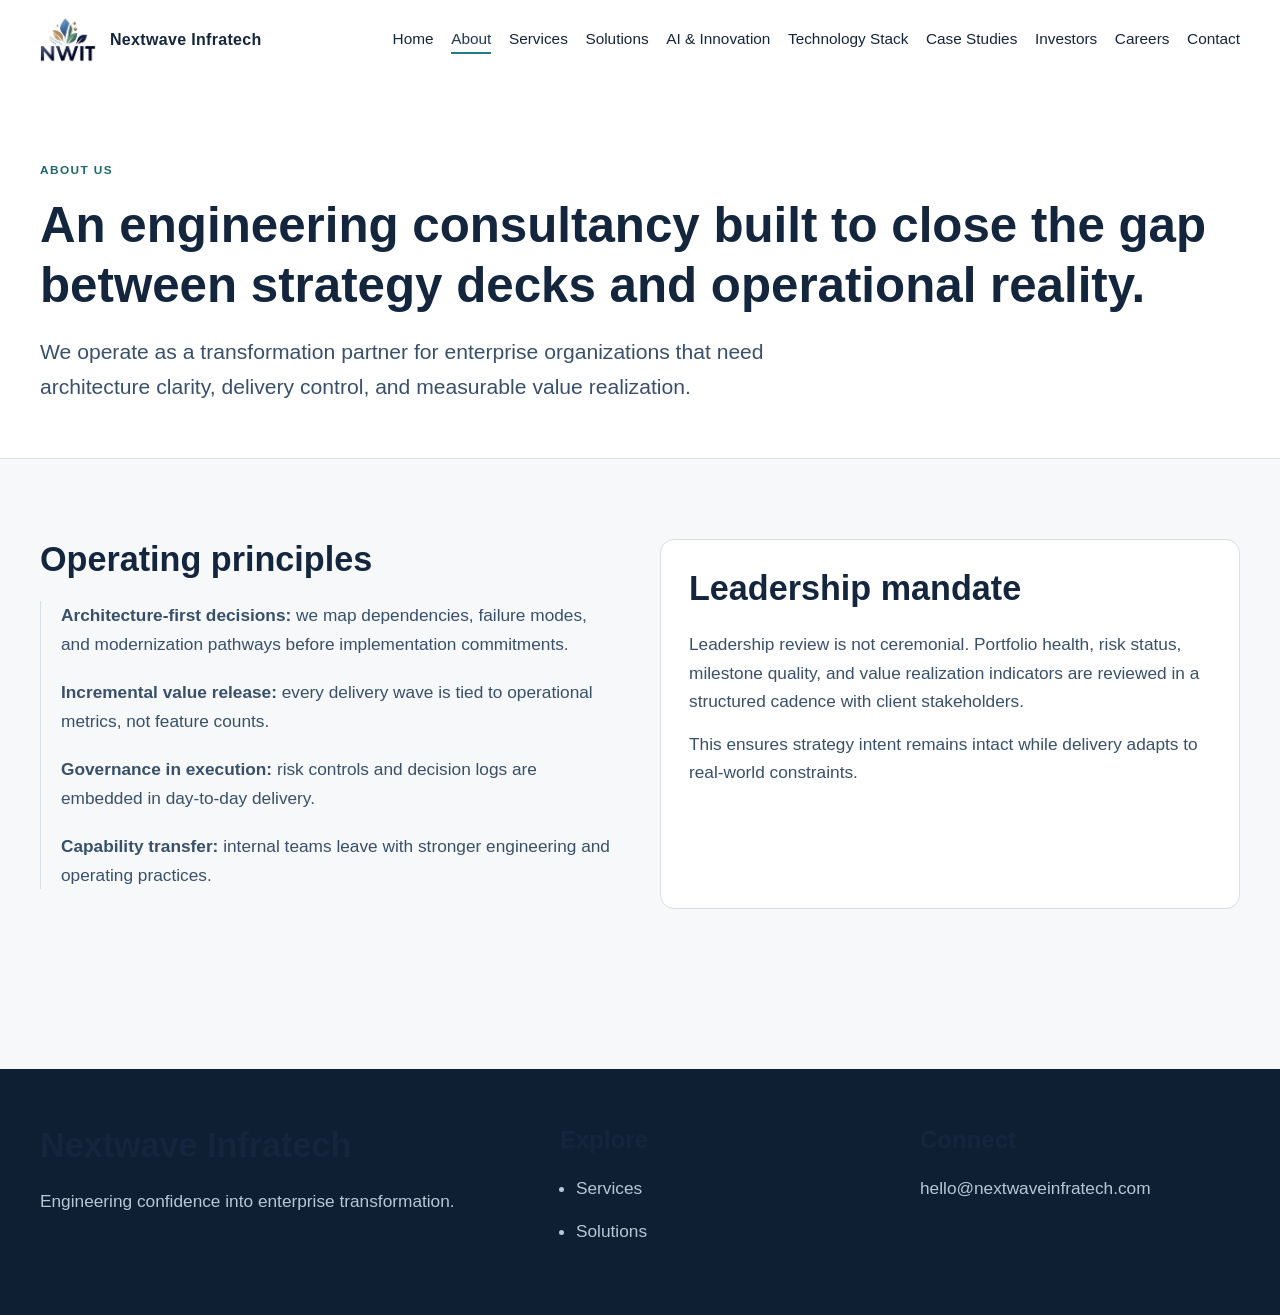
==== commit 8d1eb0f5: "Implement premium enterprise IA and full-page redesign" ====
--- a/about.html
+++ b/about.html
@@ -1,495 +1,61 @@
-<!DOCTYPE html>
-<html lang="en">
-
-<head>
-    <title>Nextwave Infra Tech - About Us | Who We Are</title>
-    <meta charset="utf-8">
-    <meta name="viewport" content="width=device-width, initial-scale=1">
-    <link rel="apple-touch-icon" href="assets/img/apple-icon.png">
-    <link rel="shortcut icon" type="image/x-icon" href="assets/img/favicon.ico">
-    <!-- Load Require CSS -->
-    <link href="assets/css/bootstrap.min.css" rel="stylesheet">
-    <!-- Font CSS -->
-    <link href="assets/css/boxicon.min.css" rel="stylesheet">
-    <link href="https://fonts.googleapis.com/css2?family=Open+Sans:wght@300;400;600&display=swap" rel="stylesheet">
-    <!-- Load Tempalte CSS -->
-    <link rel="stylesheet" href="assets/css/nwit-main.css">
-    <!-- Custom CSS -->
-    <link rel="stylesheet" href="assets/css/custom.css">
-<!--
-    
-Nextwave Infra Tech (NWIT) Website
-Smart Information, Seamless Technology
-
--->
-</head>
-
-<body>
-    <!-- Header -->
-    <nav id="main_nav" class="navbar navbar-expand-lg navbar-light bg-white shadow">
-        <div class="container d-flex justify-content-between align-items-center">
-            <a class="navbar-brand h1" href="index.html">
-                <img src="./assets/img/nwit-logo1.png" alt="NWIT Logo" style="width: 80px; margin-right: 10px;">
-            </a>
-            <button class="navbar-toggler border-0" type="button" data-bs-toggle="collapse" data-bs-target="#navbar-toggler-success" aria-controls="navbarSupportedContent" aria-expanded="false" aria-label="Toggle navigation">
-                <span class="navbar-toggler-icon"></span>
-            </button>
-
-            <div class="align-self-center collapse navbar-collapse flex-fill  d-lg-flex justify-content-lg-between" id="navbar-toggler-success">
-                <div class="flex-fill mb-2">
-                    <ul class="nav navbar-nav d-flex justify-content-end text-center text-dark">
-                        <li class="nav-item me-3">
-                            <a class="nav-link btn-outline-primary rounded-pill px-3" href="index.html">Home</a>
-                        </li>
-                        <li class="nav-item me-3">
-                            <a class="nav-link btn-outline-primary rounded-pill px-3" href="about.html">About</a>
-                        </li>
-                        <li class="nav-item me-3">
-                            <a class="nav-link btn-outline-primary rounded-pill px-3" href="work.html">Services</a>
-                        </li>
-                        <li class="nav-item">
-                            <a class="nav-link btn-outline-primary rounded-pill px-3" href="contact.html">Contact</a>
-                        </li>
-                    </ul>
-                </div>
-            </div>
-        </div>
-    </nav>
-    <!-- Close Header -->
-
-
-    <!-- Start Banner Hero -->
-    <div id="about_banner" class="banner-wrapper bg-light w-100 py-5">
-        <div class="banner-vertical-center-work container text-light d-flex justify-content-center align-items-center py-5 p-0">
-            <div class="banner-content col-lg-8 col-12 m-lg-auto text-center">
-                <h1 class="banner-heading h2 display-3 pb-5 semi-bold-600 typo-space-line-center">About Nextwave Infra Tech</h1>
-                <h3 class="h4 pb-2 regular-400">Technology-Driven Solutions Company</h3>
-                <p class="banner-body pb-2 light-300">
-                    Nextwave Infra Tech is committed to empowering organizations through intelligent and scalable IT services. With a strong foundation in software engineering, hardware infrastructure, and AI innovation, we cater to clients across industries including manufacturing, education, government, healthcare, logistics, and retail.
-                </p>
-                <a href="contact.html" class="btn rounded-pill btn-outline-light px-4 me-4 light-300">Partner with Us</a>
-                <a href="contact.html" class="btn rounded-pill btn-secondary text-light px-4 light-300">Contact Us</a>
-            </div>
-        </div>
-    </div>
-    <!-- End Banner Hero -->
-
-
-    <!-- Start Core Capabilities -->
-    <section class="container py-5">
-        <div class="row">
-            <div class="col-12 text-center mb-5">
-                <h2 class="h2 text-primary fw-bold">Our Core Capabilities</h2>
-                <p class="lead text-muted col-lg-8 mx-auto">
-                    Built on years of experience and cutting-edge expertise, our comprehensive capabilities span across multiple technology domains, ensuring end-to-end solutions for every business need.
-                </p>
-            </div>
-        </div>
-
-        <div class="row gy-4">
-            <div class="col-lg-6 col-md-6">
-                <div class="capability-card h-100 p-4 border rounded shadow-sm bg-light">
-                    <div class="d-flex align-items-center mb-3">
-                        <i class='bx bx-code-alt h2 text-primary me-3'></i>
-                        <h4 class="h5 mb-0 fw-bold">Software Development Excellence</h4>
-                    </div>
-                    <p class="text-muted">
-                        Full-stack development expertise in modern frameworks like React, Angular, Node.js, Python, and .NET. 
-                        We deliver scalable, secure, and maintainable applications with clean architecture and best practices.
-                    </p>
-                    <ul class="list-unstyled small text-muted">
-                        <li>• Custom Web Applications & APIs</li>
-                        <li>• Mobile Apps (iOS, Android, Cross-platform)</li>
-                        <li>• Progressive Web Applications (PWA)</li>
-                        <li>• Microservices Architecture</li>
-                    </ul>
-                </div>
-            </div>
-
-            <div class="col-lg-6 col-md-6">
-                <div class="capability-card h-100 p-4 border rounded shadow-sm bg-light">
-                    <div class="d-flex align-items-center mb-3">
-                        <i class='bx bx-server h2 text-secondary me-3'></i>
-                        <h4 class="h5 mb-0 fw-bold">Infrastructure & Cloud Solutions</h4>
-                    </div>
-                    <p class="text-muted">
-                        Enterprise-grade infrastructure design, implementation, and management. From on-premise setups to 
-                        cloud migrations, we ensure optimal performance, security, and scalability.
-                    </p>
-                    <ul class="list-unstyled small text-muted">
-                        <li>• AWS, Azure, Google Cloud Services</li>
-                        <li>• DevOps & CI/CD Implementation</li>
-                        <li>• Network Security & Monitoring</li>
-                        <li>• Disaster Recovery Planning</li>
-                    </ul>
-                </div>
-            </div>
-
-            <div class="col-lg-6 col-md-6">
-                <div class="capability-card h-100 p-4 border rounded shadow-sm bg-light">
-                    <div class="d-flex align-items-center mb-3">
-                        <i class='bx bx-brain h2 text-info me-3'></i>
-                        <h4 class="h5 mb-0 fw-bold">Artificial Intelligence & Automation</h4>
-                    </div>
-                    <p class="text-muted">
-                        Cutting-edge AI solutions including Agentic AI systems, machine learning models, natural language 
-                        processing, and intelligent automation to transform business processes.
-                    </p>
-                    <ul class="list-unstyled small text-muted">
-                        <li>• Agentic AI & Intelligent Chatbots</li>
-                        <li>• Machine Learning & Data Analytics</li>
-                        <li>• Process Automation & RPA</li>
-                        <li>• Computer Vision & NLP</li>
-                    </ul>
-                </div>
-            </div>
-
-            <div class="col-lg-6 col-md-6">
-                <div class="capability-card h-100 p-4 border rounded shadow-sm bg-light">
-                    <div class="d-flex align-items-center mb-3">
-                        <i class='bx bx-support h2 text-warning me-3'></i>
-                        <h4 class="h5 mb-0 fw-bold">Enterprise Support & Maintenance</h4>
-                    </div>
-                    <p class="text-muted">
-                        Comprehensive 24/7 support services with proactive monitoring, rapid issue resolution, and 
-                        continuous system optimization to ensure maximum uptime and performance.
-                    </p>
-                    <ul class="list-unstyled small text-muted">
-                        <li>• 24/7 Technical Support & Helpdesk</li>
-                        <li>• System Monitoring & Alerts</li>
-                        <li>• Regular Maintenance & Updates</li>
-                        <li>• Performance Optimization</li>
-                    </ul>
-                </div>
-            </div>
-        </div>
-    </section>
-    <!-- End Core Capabilities -->
-
-    <!-- Start Industry Experience -->
-    <section class="bg-light py-5">
-        <div class="container">
-            <div class="row">
-                <div class="col-12 text-center mb-5">
-                    <h2 class="h2 text-primary fw-bold">Industry Experience</h2>
-                    <p class="lead text-muted">
-                        Serving diverse industries with specialized knowledge and tailored solutions
-                    </p>
-                </div>
-            </div>
-            
-            <div class="row text-center">
-                <div class="col-lg-2 col-md-4 col-6 mb-4">
-                    <div class="industry-item p-3">
-                        <i class='bx bx-health display-4 text-primary mb-2'></i>
-                        <h6 class="fw-bold">Healthcare</h6>
-                        <p class="small text-muted">HIPAA-compliant systems</p>
-                    </div>
-                </div>
-                <div class="col-lg-2 col-md-4 col-6 mb-4">
-                    <div class="industry-item p-3">
-                        <i class='bx bx-building display-4 text-secondary mb-2'></i>
-                        <h6 class="fw-bold">Manufacturing</h6>
-                        <p class="small text-muted">Industrial IoT solutions</p>
-                    </div>
-                </div>
-                <div class="col-lg-2 col-md-4 col-6 mb-4">
-                    <div class="industry-item p-3">
-                        <i class='bx bx-book display-4 text-info mb-2'></i>
-                        <h6 class="fw-bold">Education</h6>
-                        <p class="small text-muted">Learning management systems</p>
-                    </div>
-                </div>
-                <div class="col-lg-2 col-md-4 col-6 mb-4">
-                    <div class="industry-item p-3">
-                        <i class='bx bx-car display-4 text-warning mb-2'></i>
-                        <h6 class="fw-bold">Logistics</h6>
-                        <p class="small text-muted">Supply chain optimization</p>
-                    </div>
-                </div>
-                <div class="col-lg-2 col-md-4 col-6 mb-4">
-                    <div class="industry-item p-3">
-                        <i class='bx bx-store display-4 text-success mb-2'></i>
-                        <h6 class="fw-bold">Retail</h6>
-                        <p class="small text-muted">E-commerce platforms</p>
-                    </div>
-                </div>
-                <div class="col-lg-2 col-md-4 col-6 mb-4">
-                    <div class="industry-item p-3">
-                        <i class='bx bx-buildings display-4 text-danger mb-2'></i>
-                        <h6 class="fw-bold">Government</h6>
-                        <p class="small text-muted">Digital transformation</p>
-                    </div>
-                </div>
-            </div>
-        </div>
-    </section>
-    <!-- End Industry Experience -->
-
-    <!-- Start Progress -->
-    <section class="bg-white py-5">
-        <div class="container my-4">
-
-            <h1 class="creative-heading h2 pb-3">Our Expertise & Capabilities</h1>
-
-            <div class="creative-content row py-3">
-                <div class="col-md-5">
-                    <p class="text-muted col-lg-8 light-300">With a strong foundation in software engineering, hardware infrastructure, and AI innovation, we deliver comprehensive technology solutions across multiple industry verticals.
-                    </p>
-                </div>
-                <div class="creative-progress col-md-7">
-
-                    <div class="row mt-4 mt-sm-2">
-                        <div class="col-6">
-                            <h4 class="h5">Web & Mobile Development</h4>
-                        </div>
-                        <div class="col-6 text-right">95%</div>
-                    </div>
-                    <div class="progress">
-                        <div class="progress-bar" role="progressbar" style="width: 95%" aria-valuenow="95" aria-valuemin="0" aria-valuemax="100"></div>
-                    </div>
-
-                    <div class="row mt-4 mt-sm-2">
-                        <div class="col-6">
-                            <h4 class="h5">Infrastructure & Security</h4>
-                        </div>
-                        <div class="col-6 text-right">90%</div>
-                    </div>
-                    <div class="progress">
-                        <div class="progress-bar" role="progressbar" style="width: 90%" aria-valuenow="90" aria-valuemin="0" aria-valuemax="100"></div>
-                    </div>
-
-
-                    <div class="row mt-4 mt-sm-2">
-                        <div class="col-6">
-                            <h4 class="h5">AI & Automation Solutions</h4>
-                        </div>
-                        <div class="col-6 text-right">85%</div>
-                    </div>
-                    <div class="progress">
-                        <div class="progress-bar" role="progressbar" style="width: 85%" aria-valuenow="85" aria-valuemin="0" aria-valuemax="100"></div>
-                    </div>
-
-                </div>
-            </div>
-        </div>
-    </section>
-    <!-- End Progress -->
-
-    <!-- Start Choice -->
-    <section class="why-us banner-bg bg-light">
-        <div class="container my-4">
-            <div class="row">
-                <div class="banner-img col-lg-5">
-                    <img src="./assets/img/work.svg" class="rounded img-fluid" alt="">
-                </div>
-                <div class="banner-content col-lg-7 align-self-end">
-                    <h2 class="h2 pb-3">Why Choose Nextwave Infra Tech?</h2>
-                    <p class="text-muted pb-5 light-300">
-                    <strong>Domain Expertise:</strong> Years of experience delivering complex IT projects across sectors.<br>
-                    <strong>Integrated Solutions:</strong> From hardware to AI, we offer a single-window approach.<br>
-                    <strong>Process-Driven:</strong> ISO-aligned workflows, quality checks, and delivery benchmarks.<br>
-                    <strong>Client-Centric Approach:</strong> Customized solutions aligned with your unique challenges.<br>
-                    <strong>Innovation & Scalability:</strong> Future-ready technologies designed for long-term value.</p>
-                </div>
-            </div>
-        </div>
-    </section>
-    <!-- End Choice -->
-
-    <!-- Start Aim -->
-    <section class="banner-bg bg-white py-5">
-        <div class="container my-4">
-            <div class="row text-center">
-
-                <div class="objective col-lg-4">
-                    <div class="objective-icon card m-auto py-4 mb-2 mb-sm-4 bg-secondary shadow-lg">
-                        <i class="display-4 bx bxs-bulb text-light"></i>
-                    </div>
-                    <h2 class="objective-heading h3 mb-2 mb-sm-4 light-300">Our Vision</h2>
-                    <p class="light-300">
-                        To be a leading technology partner that accelerates digital excellence through secure, scalable, and intelligent solutions.
-                    </p>
-                </div>
-
-                <div class="objective col-lg-4 mt-sm-0 mt-4">
-                    <div class="objective-icon card m-auto py-4 mb-2 mb-sm-4 bg-secondary shadow-lg">
-                        <i class='display-4 bx bx-revision text-light'></i>
-                    </div>
-                    <h2 class="objective-heading h3 mb-2 mb-sm-4 light-300">Our Mission</h2>
-                    <p class="light-300">
-                        To build robust IT ecosystems that help businesses operate efficiently, serve better, and grow sustainably.
-                    </p>
-                </div>
-
-                <div class="objective col-lg-4 mt-sm-0 mt-4">
-                    <div class="objective-icon card m-auto py-4 mb-2 mb-sm-4 bg-secondary shadow-lg">
-                        <i class="display-4 bx bxs-select-multiple text-light"></i>
-                    </div>
-                    <h2 class="objective-heading h3 mb-2 mb-sm-4 light-300">Our Values</h2>
-                    <p class="light-300">
-                        Quality, Innovation, Transparency, and Long-term Partnership - driving impactful results that are measurable and sustainable.
-                    </p>
-                </div>
-
-            </div>
-        </div>
-    </section>
-    <!-- End Aim -->
-
-    <!-- Start Contact -->
-    <section class="banner-bg bg-light py-5">
-        <div class="container">
-            <div class="row">
-                <div class="col-lg-6 mx-auto my-4 p-3">
-                    <form action="#" method="get"><h1 class="h2 text-center">Partner with Us</h1>
-                    <div class="input-group py-3">
-                    
-                        <input name="email" type="text" class="form-control form-control-lg rounded-pill rounded-end" id="email" placeholder="Your Email" aria-label="Your Email">
-                        <button class="btn btn-secondary text-white btn-lg rounded-pill rounded-start px-lg-4" type="submit">Get Started</button>
-                    </div>
-                    <p class="text-center light-300">Let's discuss how we can accelerate your digital transformation journey with our integrated IT solutions.</p>
-                    </form>
-                </div>
-            </div>
-        </div>
-    </section>
-    <!-- End Contact -->
-
-
-    <!-- Start Footer -->
-    <footer class="bg-secondary pt-4">
-        <div class="container">
-            <div class="row py-4">
-
-                <div class="col-lg-3 col-12 align-left">
-                    <a class="navbar-brand" href="index.html">
-                        <img src="./assets/img/nwit-logo1.png" alt="NWIT Logo" style="width: 85px; padding: 10px;background:#fff;">
-                    </a>
-                    <p class="text-light my-lg-4 my-2">
-                        Empowering Digital Transformation with Integrated IT Solutions.
-                        Your trusted technology partner for end-to-end digital excellence.
-                    </p>
-                    <ul class="list-inline footer-icons light-300">
-                        <li class="list-inline-item m-0">
-                            <a class="text-light" target="_blank" href="http://facebook.com/">
-                                <i class='bx bxl-facebook-square bx-md'></i>
-                            </a>
-                        </li>
-                        <li class="list-inline-item m-0">
-                            <a class="text-light" target="_blank" href="https://www.linkedin.com/">
-                                <i class='bx bxl-linkedin-square bx-md'></i>
-                            </a>
-                        </li>
-                        <li class="list-inline-item m-0">
-                            <a class="text-light" target="_blank" href="https://www.whatsapp.com/">
-                                <i class='bx bxl-whatsapp-square bx-md'></i>
-                            </a>
-                        </li>
-                        <li class="list-inline-item m-0">
-                            <a class="text-light" target="_blank" href="https://www.flickr.com/">
-                                <i class='bx bxl-flickr-square bx-md'></i>
-                            </a>
-                        </li>
-                        <li class="list-inline-item m-0">
-                            <a class="text-light" target="_blank" href="https://www.medium.com/">
-                                <i class='bx bxl-medium-square bx-md' ></i>
-                            </a>
-                        </li>
-                    </ul>
-                </div>
-
-                <div class="col-lg-3 col-md-4 my-sm-0 mt-4">
-                    <h3 class="h4 pb-lg-3 text-light light-300">Our Company</h2>
-                        <ul class="list-unstyled text-light light-300">
-                            <li class="pb-2">
-                                <i class='bx-fw bx bxs-chevron-right bx-xs'></i><a class="text-decoration-none text-light" href="index.html">Home</a>
-                            </li>
-                            <li class="pb-2">
-                                <i class='bx-fw bx bxs-chevron-right bx-xs'></i><a class="text-decoration-none text-light py-1" href="about.html">About Us</a>
-                            </li>
-                            <li class="pb-2">
-                                <i class='bx-fw bx bxs-chevron-right bx-xs'></i><a class="text-decoration-none text-light py-1" href="work.html">Work</a>
-                            </li>
-                            <li class="pb-2">
-                                <i class='bx-fw bx bxs-chevron-right bx-xs'></i></i><a class="text-decoration-none text-light py-1" href="pricing.html">Price</a>
-                            </li>
-                            <li class="pb-2">
-                                <i class='bx-fw bx bxs-chevron-right bx-xs'></i><a class="text-decoration-none text-light py-1" href="contact.html">Contact</a>
-                            </li>
-                        </ul>
-                </div>
-
-                <div class="col-lg-3 col-md-4 my-sm-0 mt-4">
-                    <h2 class="h4 pb-lg-3 text-light light-300">Our Services</h2>
-                    <ul class="list-unstyled text-light light-300">
-                        <li class="pb-2">
-                            <i class='bx-fw bx bxs-chevron-right bx-xs'></i><a class="text-decoration-none text-light py-1" href="#">Website Development</a>
-                        </li>
-                        <li class="pb-2">
-                            <i class='bx-fw bx bxs-chevron-right bx-xs'></i><a class="text-decoration-none text-light py-1" href="#">Mobile Applications</a>
-                        </li>
-                        <li class="pb-2">
-                            <i class='bx-fw bx bxs-chevron-right bx-xs'></i><a class="text-decoration-none text-light py-1" href="#">Hardware & IT Systems</a>
-                        </li>
-                        <li class="pb-2">
-                            <i class='bx-fw bx bxs-chevron-right bx-xs'></i><a class="text-decoration-none text-light py-1" href="#">Customer Support</a>
-                        </li>
-                        <li class="pb-2">
-                            <i class='bx-fw bx bxs-chevron-right bx-xs'></i><a class="text-decoration-none text-light py-1" href="#">Agentic AI Solutions</a>
-                        </li>
-                        <li class="pb-2">
-                            <i class='bx-fw bx bxs-chevron-right bx-xs'></i><a class="text-decoration-none text-light py-1" href="#">Security Systems</a>
-                        </li>
-                    </ul>
-                </div>
-
-                <div class="col-lg-3 col-md-4 my-sm-0 mt-4">
-                    <h2 class="h4 pb-lg-3 text-light light-300">For Client</h2>
-                    <ul class="list-unstyled text-light light-300">
-                        <li class="pb-2">
-                            <i class='bx-fw bx bx-phone bx-xs'></i><a class="text-decoration-none text-light py-1" href="tel:044-48678677">044-4867 8677</a>
-                        </li>
-                        <li class="pb-2">
-                            <i class='bx-fw bx bx-mail-send bx-xs'></i><a class="text-decoration-none text-light py-1" href="mailto:contact@nwit.in">contact@nwit.in</a>
-                        </li>
-                        <li class="pb-2">
-                            <i class='bx-fw bx bx-map bx-xs'></i><span class="text-light py-1">No 9/19, 19th Street, Jai Nagar<br>&nbsp;&nbsp;&nbsp;&nbsp;&nbsp;&nbsp;&nbsp;Arumbakkam, Chennai - 600106</span>
-                        </li>
-                    </ul>
-                </div>
-
-            </div>
-        </div>
-
-        <div class="w-100 bg-primary py-3">
-            <div class="container">
-                <div class="row pt-2">
-                    <div class="col-lg-6 col-sm-12">
-                        <p class="text-lg-start text-center text-light light-300">
-                            © Copyright 2025 Nextwave Infra Tech (NWIT). All Rights Reserved.
-                        </p>
-                    </div>
-                    <div class="col-lg-6 col-sm-12">
-                        <p class="text-lg-end text-center text-light light-300">
-                            Empowering Digital Excellence | <a class="text-decoration-none text-light" href="#"><strong>NWIT</strong></a>
-                        </p>
-                    </div>
-                </div>
-            </div>
-        </div>
-
-    </footer>
-    <!-- End Footer -->
-
-
-    <!-- Bootstrap -->
-    <script src="assets/js/bootstrap.bundle.min.js"></script>
-    <!-- NWIT Scripts -->
-    <script src="assets/js/nwit-scripts.js"></script>
-    <!-- Custom -->
-    <script src="assets/js/custom.js"></script>
-
-</body>
-
-</html>+<!doctype html>
+<html lang="en">
+<head>
+  <meta charset="UTF-8">
+  <meta name="viewport" content="width=device-width, initial-scale=1">
+  <meta name="description" content="About Nextwave Infratech, an engineering-led enterprise transformation consultancy.">
+  <title>About | Nextwave Infratech</title>
+  <link rel="icon" href="assets/img/favicon.ico">
+  <link rel="stylesheet" href="assets/css/styles.css">
+</head>
+<body>
+  <header class="site-header">
+    <div class="container nav-shell">
+      <a class="brand" href="index.html"><img src="assets/img/nwit-logo1.png" alt="Nextwave Infratech logo"><span>Nextwave Infratech</span></a>
+      <button class="menu-toggle" aria-expanded="false" aria-controls="site-navigation">Menu</button>
+      <nav id="site-navigation" class="site-nav" aria-label="Primary">
+        <a href="index.html">Home</a><a class="active" href="about.html">About</a><a href="services.html">Services</a><a href="solutions.html">Solutions</a><a href="ai-innovation.html">AI &amp; Innovation</a><a href="technology-stack.html">Technology Stack</a><a href="case-studies.html">Case Studies</a><a href="investors.html">Investors</a><a href="careers.html">Careers</a><a href="contact.html">Contact</a>
+      </nav>
+    </div>
+  </header>
+
+  <main>
+    <section class="page-hero">
+      <div class="container reveal">
+        <p class="eyebrow">About us</p>
+        <h1>An engineering consultancy built to close the gap between strategy decks and operational reality.</h1>
+        <p class="lede">We operate as a transformation partner for enterprise organizations that need architecture clarity, delivery control, and measurable value realization.</p>
+      </div>
+    </section>
+
+    <section class="section-md">
+      <div class="container content-split reveal">
+        <article>
+          <h2>Operating principles</h2>
+          <ul class="timeline">
+            <li><strong>Architecture-first decisions:</strong> we map dependencies, failure modes, and modernization pathways before implementation commitments.</li>
+            <li><strong>Incremental value release:</strong> every delivery wave is tied to operational metrics, not feature counts.</li>
+            <li><strong>Governance in execution:</strong> risk controls and decision logs are embedded in day-to-day delivery.</li>
+            <li><strong>Capability transfer:</strong> internal teams leave with stronger engineering and operating practices.</li>
+          </ul>
+        </article>
+        <article class="panel">
+          <h2>Leadership mandate</h2>
+          <p>Leadership review is not ceremonial. Portfolio health, risk status, milestone quality, and value realization indicators are reviewed in a structured cadence with client stakeholders.</p>
+          <p>This ensures strategy intent remains intact while delivery adapts to real-world constraints.</p>
+        </article>
+      </div>
+    </section>
+  </main>
+
+  <footer class="site-footer">
+    <div class="container footer-layout">
+      <div><h2>Nextwave Infratech</h2><p>Engineering confidence into enterprise transformation.</p></div>
+      <div><h3>Explore</h3><ul><li><a href="services.html">Services</a></li><li><a href="solutions.html">Solutions</a></li></ul></div>
+      <div><h3>Connect</h3><p><a href="mailto:hello@nextwaveinfratech.com">hello@nextwaveinfratech.com</a></p></div>
+    </div>
+  </footer>
+
+  <script src="assets/js/main.js"></script>
+</body>
+</html>
--- a/assets/css/styles.css
+++ b/assets/css/styles.css
@@ -0,0 +1,394 @@
+/* ----------------------------
+   Nextwave Design System
+   ---------------------------- */
+:root {
+  --ink-900: #14263d;
+  --ink-800: #203754;
+  --ink-700: #38506b;
+  --ink-500: #5e7288;
+  --ink-300: #96a4b4;
+
+  --base-0: #ffffff;
+  --base-50: #f6f8fa;
+  --base-100: #edf1f5;
+
+  --accent-600: #1f7d86;
+  --accent-700: #1a6870;
+  --signal-600: #b77a2f;
+
+  --border: #d6dee7;
+  --focus: #1f7d86;
+
+  --font-sans: "Inter", "Segoe UI", "Helvetica Neue", Arial, sans-serif;
+  --step--1: clamp(0.88rem, 0.83rem + 0.2vw, 0.96rem);
+  --step-0: clamp(1rem, 0.95rem + 0.3vw, 1.08rem);
+  --step-1: clamp(1.22rem, 1.08rem + 0.65vw, 1.5rem);
+  --step-2: clamp(1.55rem, 1.24rem + 1.12vw, 2.18rem);
+  --step-3: clamp(2rem, 1.48rem + 2vw, 3.24rem);
+
+  --space-1: 0.5rem;
+  --space-2: 0.875rem;
+  --space-3: 1.25rem;
+  --space-4: 1.75rem;
+  --space-5: 2.5rem;
+  --space-6: 3.5rem;
+  --space-7: 5rem;
+  --space-8: 7rem;
+
+  --radius-sm: 8px;
+  --radius-md: 14px;
+  --radius-lg: 26px;
+
+  --container: min(1200px, calc(100% - 3rem));
+}
+
+* { box-sizing: border-box; }
+html { scroll-behavior: smooth; }
+body {
+  margin: 0;
+  font-family: var(--font-sans);
+  color: var(--ink-900);
+  background: var(--base-50);
+  line-height: 1.65;
+}
+img { max-width: 100%; display: block; }
+a { color: inherit; text-decoration: none; }
+
+.skip-link {
+  position: absolute;
+  left: -999px;
+  top: 0;
+  background: var(--ink-900);
+  color: var(--base-0);
+  padding: var(--space-2) var(--space-3);
+  z-index: 999;
+}
+.skip-link:focus { left: 0.5rem; top: 0.5rem; }
+
+.container { width: var(--container); margin: 0 auto; }
+.section-xl { padding: var(--space-8) 0 var(--space-7); }
+.section-md { padding: var(--space-7) 0; }
+.alt-bg { background: var(--base-100); }
+
+.site-header {
+  position: sticky;
+  top: 0;
+  z-index: 50;
+  background: rgba(255, 255, 255, 0.92);
+  backdrop-filter: blur(8px);
+  border-bottom: 1px solid transparent;
+  transition: border-color 0.2s ease, box-shadow 0.2s ease;
+}
+.site-header.is-scrolled {
+  border-bottom-color: var(--border);
+  box-shadow: 0 12px 28px rgba(23, 41, 66, 0.08);
+}
+.nav-shell {
+  display: flex;
+  align-items: center;
+  justify-content: space-between;
+  gap: var(--space-3);
+  min-height: 80px;
+}
+.brand {
+  display: inline-flex;
+  align-items: center;
+  gap: var(--space-2);
+  font-weight: 650;
+  letter-spacing: 0.02em;
+}
+.brand img { width: 56px; height: 56px; object-fit: contain; }
+
+.menu-toggle {
+  display: none;
+  border: 1px solid var(--border);
+  background: var(--base-0);
+  border-radius: var(--radius-sm);
+  padding: 0.45rem 0.8rem;
+  font: inherit;
+  color: var(--ink-900);
+}
+.site-nav {
+  display: flex;
+  align-items: center;
+  gap: 1.1rem;
+  flex-wrap: wrap;
+  font-size: var(--step--1);
+}
+.site-nav a {
+  padding-bottom: 0.2rem;
+  background: linear-gradient(var(--accent-600), var(--accent-600)) left 100% / 0 2px no-repeat;
+  transition: background-size 0.2s ease, color 0.2s ease;
+}
+.site-nav a:hover,
+.site-nav a.active {
+  color: var(--ink-800);
+  background-size: 100% 2px;
+}
+
+h1, h2, h3 { margin: 0 0 var(--space-3); line-height: 1.22; color: var(--ink-900); }
+h1 { font-size: var(--step-3); }
+h2 { font-size: var(--step-2); }
+h3 { font-size: var(--step-1); }
+p, li, dd { font-size: var(--step-0); color: var(--ink-700); margin: 0 0 var(--space-2); }
+.lede { font-size: clamp(1.08rem, 1rem + 0.4vw, 1.32rem); max-width: 64ch; }
+.eyebrow {
+  margin-bottom: var(--space-2);
+  text-transform: uppercase;
+  letter-spacing: 0.12em;
+  font-size: 0.74rem;
+  font-weight: 620;
+  color: var(--accent-700);
+}
+
+.btn {
+  display: inline-flex;
+  align-items: center;
+  justify-content: center;
+  border-radius: var(--radius-sm);
+  border: 1px solid transparent;
+  padding: 0.75rem 1.1rem;
+  font-weight: 600;
+  transition: transform 0.2s ease, box-shadow 0.2s ease, background-color 0.2s ease;
+}
+.btn:hover {
+  transform: translateY(-2px);
+  box-shadow: 0 10px 24px rgba(21, 38, 61, 0.14);
+}
+.btn-primary { background: var(--ink-800); color: var(--base-0); }
+.btn-primary:hover { background: var(--ink-900); }
+.btn-secondary { border-color: var(--border); color: var(--ink-800); background: var(--base-0); }
+.btn-secondary:hover { border-color: var(--ink-500); }
+.cta-row { display: flex; flex-wrap: wrap; gap: var(--space-2); margin-top: var(--space-4); }
+
+.panel {
+  background: var(--base-0);
+  border: 1px solid var(--border);
+  border-radius: var(--radius-md);
+  padding: var(--space-4);
+}
+
+.hero {
+  background: linear-gradient(180deg, #ffffff 0%, #f4f7fa 75%);
+}
+.hero-layout {
+  display: grid;
+  grid-template-columns: 1.2fr 0.8fr;
+  gap: var(--space-6);
+  align-items: end;
+}
+.hero-copy { max-width: 68ch; }
+.metric-list { margin: var(--space-3) 0 0; padding: 0; }
+.metric-list div {
+  display: grid;
+  grid-template-columns: 92px 1fr;
+  gap: var(--space-2);
+  padding: var(--space-2) 0;
+  border-bottom: 1px solid var(--base-100);
+}
+.metric-list div:last-child { border-bottom: 0; }
+.metric-list dt {
+  margin: 0;
+  font-size: 1.95rem;
+  font-weight: 700;
+  color: var(--ink-800);
+}
+.metric-list dd { margin: 0; }
+
+.split-statement {
+  display: grid;
+  grid-template-columns: 1fr minmax(280px, 430px);
+  gap: var(--space-6);
+}
+.risk-strip {
+  padding-left: var(--space-4);
+  border-left: 2px solid var(--accent-600);
+}
+.risk-strip ul { margin: 0; padding-left: 1.1rem; }
+.risk-strip li { margin-bottom: var(--space-2); }
+
+.narrative-band {
+  display: grid;
+  grid-template-columns: 1fr 1.1fr;
+  gap: var(--space-6);
+  align-items: start;
+}
+.journey-list {
+  margin: 0;
+  padding: 0;
+  list-style: none;
+  display: grid;
+  gap: var(--space-3);
+}
+.journey-list li {
+  background: var(--base-0);
+  border: 1px solid var(--border);
+  border-radius: var(--radius-md);
+  padding: var(--space-3);
+}
+
+.capability-layout {
+  display: grid;
+  grid-template-columns: 1.15fr 1fr;
+  gap: var(--space-4) var(--space-6);
+}
+.section-header { grid-column: 1 / -1; }
+.capability-block {
+  padding: var(--space-3) 0;
+  border-top: 1px solid var(--border);
+}
+.capability-block:nth-of-type(2) { border-top-color: var(--ink-900); }
+
+.evidence-layout {
+  display: grid;
+  gap: var(--space-4);
+}
+.evidence-items {
+  display: grid;
+  grid-template-columns: 1fr 1fr;
+  gap: var(--space-4);
+}
+.evidence-items article {
+  background: var(--base-0);
+  border: 1px solid var(--border);
+  border-radius: var(--radius-md);
+  padding: var(--space-4);
+  transition: transform 0.2s ease, box-shadow 0.2s ease;
+}
+.evidence-items article:hover {
+  transform: translateY(-3px);
+  box-shadow: 0 16px 24px rgba(27, 45, 70, 0.1);
+}
+
+.governance-callout {
+  display: grid;
+  grid-template-columns: 1.2fr auto;
+  gap: var(--space-5);
+  align-items: center;
+  border-top: 2px solid var(--ink-800);
+  padding-top: var(--space-4);
+}
+
+.page-hero {
+  background: var(--base-0);
+  border-bottom: 1px solid var(--border);
+}
+.page-hero .container { padding: var(--space-7) 0 var(--space-5); }
+.page-layout { display: grid; gap: var(--space-6); }
+
+.content-split {
+  display: grid;
+  grid-template-columns: 1fr 1fr;
+  gap: var(--space-5);
+}
+
+.timeline {
+  list-style: none;
+  margin: 0;
+  padding: 0 0 0 var(--space-3);
+  border-left: 1px solid var(--border);
+}
+.timeline li { margin-bottom: var(--space-3); }
+
+.form-shell {
+  display: grid;
+  grid-template-columns: 0.9fr 1.1fr;
+  gap: var(--space-5);
+}
+.form-grid {
+  display: grid;
+  grid-template-columns: 1fr 1fr;
+  gap: var(--space-3);
+}
+.form-grid .full { grid-column: 1 / -1; }
+label { display: grid; gap: 0.4rem; color: var(--ink-800); font-weight: 540; }
+input, textarea, select {
+  width: 100%;
+  border: 1px solid var(--border);
+  border-radius: var(--radius-sm);
+  background: var(--base-0);
+  padding: 0.75rem 0.85rem;
+  font: inherit;
+  color: var(--ink-900);
+}
+textarea { min-height: 140px; resize: vertical; }
+input:focus, textarea:focus, select:focus, button:focus, a:focus {
+  outline: 2px solid var(--focus);
+  outline-offset: 2px;
+}
+
+.site-footer {
+  margin-top: var(--space-7);
+  background: #0f1f33;
+  color: #d6e0ec;
+  padding: var(--space-6) 0;
+}
+.footer-layout {
+  display: grid;
+  grid-template-columns: 1.2fr 0.8fr 0.8fr;
+  gap: var(--space-5);
+}
+.site-footer p,
+.site-footer li,
+.site-footer a { color: #b7c7d8; }
+.site-footer ul { margin: 0; padding-left: 1rem; }
+
+.reveal {
+  opacity: 0;
+  transform: translateY(18px);
+  transition: opacity 0.55s ease, transform 0.55s ease;
+}
+.reveal.in-view {
+  opacity: 1;
+  transform: translateY(0);
+}
+
+.text-link {
+  color: var(--ink-800);
+  text-decoration: underline;
+  text-underline-offset: 0.18rem;
+}
+
+@media (max-width: 1024px) {
+  .hero-layout,
+  .split-statement,
+  .narrative-band,
+  .capability-layout,
+  .content-split,
+  .form-shell,
+  .footer-layout,
+  .governance-callout,
+  .evidence-items {
+    grid-template-columns: 1fr;
+  }
+}
+
+@media (max-width: 920px) {
+  .menu-toggle { display: inline-flex; }
+  .site-nav {
+    display: none;
+    position: absolute;
+    left: 0;
+    right: 0;
+    top: 100%;
+    padding: var(--space-3) 1.5rem;
+    border-bottom: 1px solid var(--border);
+    background: var(--base-0);
+    flex-direction: column;
+    align-items: flex-start;
+  }
+  .site-nav.open { display: flex; }
+}
+
+@media (max-width: 700px) {
+  .container { width: min(1200px, calc(100% - 1.5rem)); }
+  .section-xl { padding: var(--space-7) 0 var(--space-6); }
+  .section-md { padding: var(--space-6) 0; }
+  .form-grid { grid-template-columns: 1fr; }
+}
+
+@media (prefers-reduced-motion: reduce) {
+  html { scroll-behavior: auto; }
+  * { transition: none !important; animation: none !important; }
+  .reveal { opacity: 1; transform: none; }
+}
